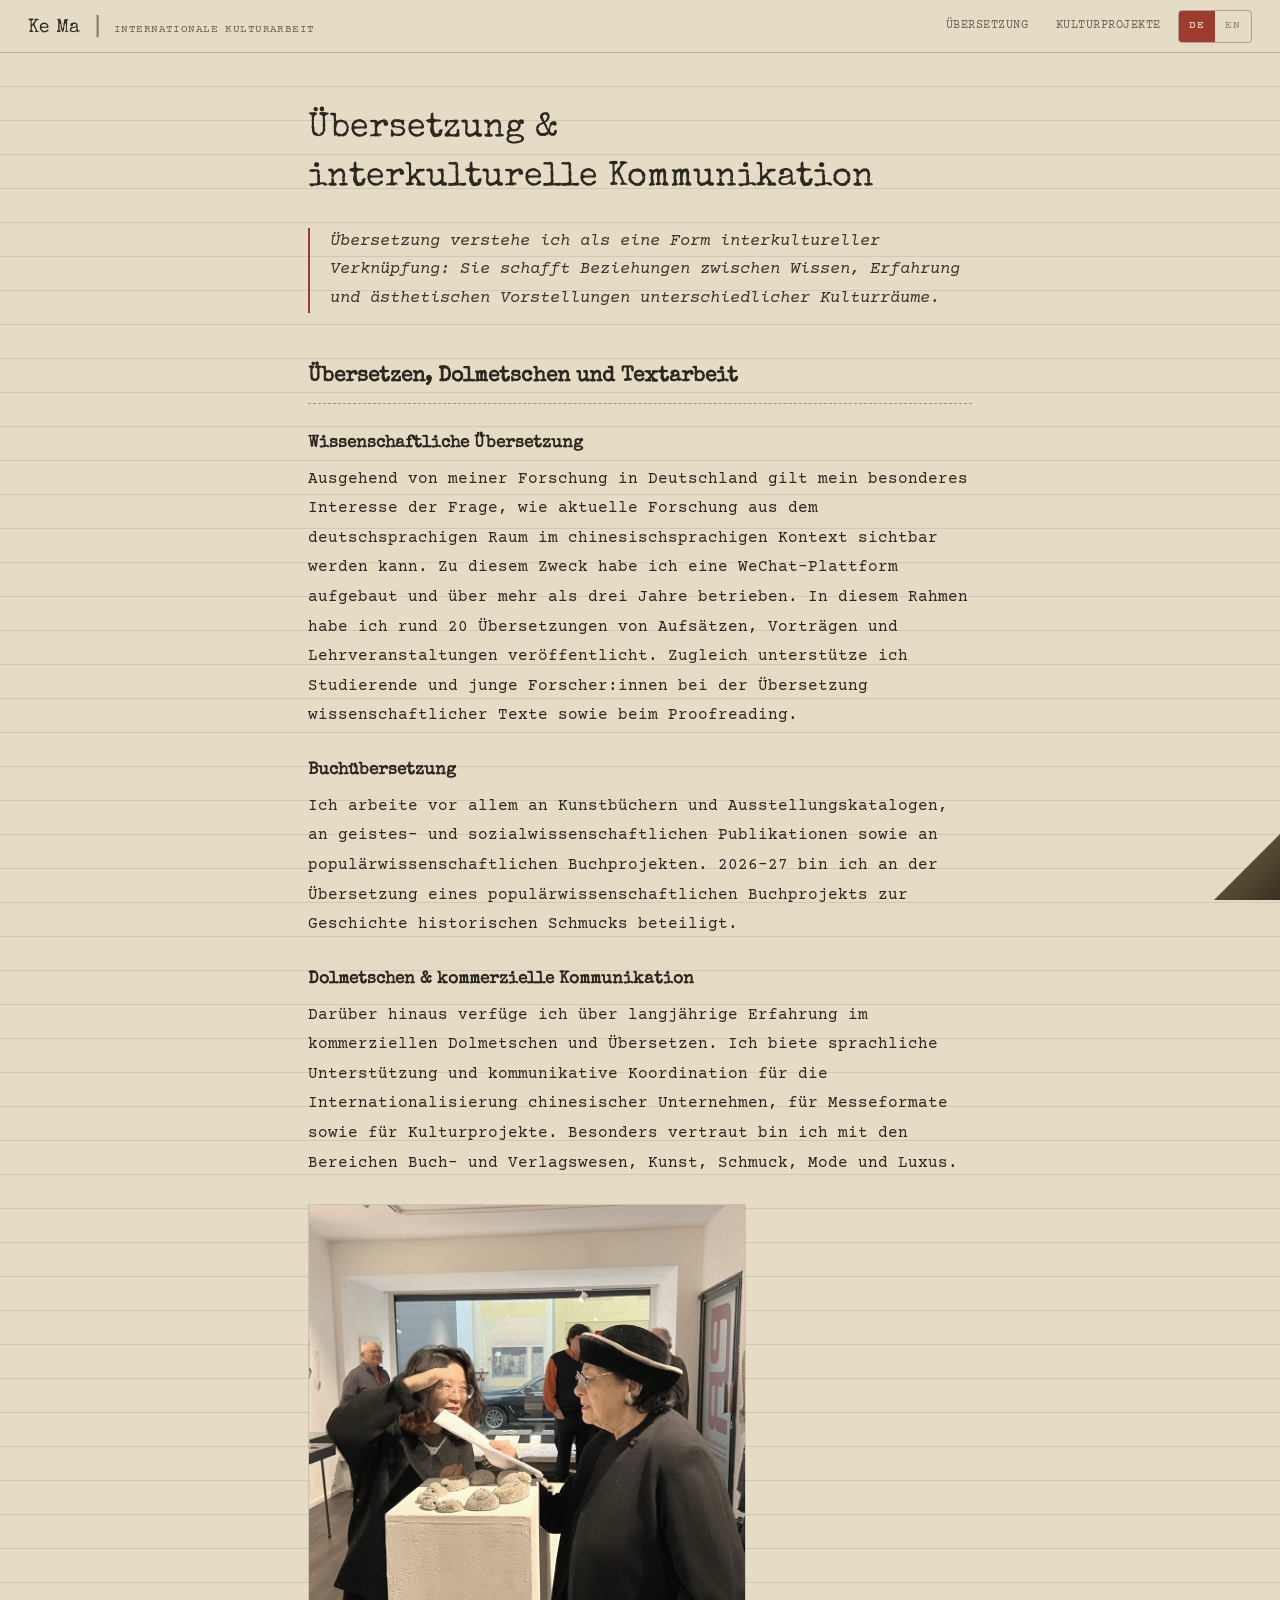
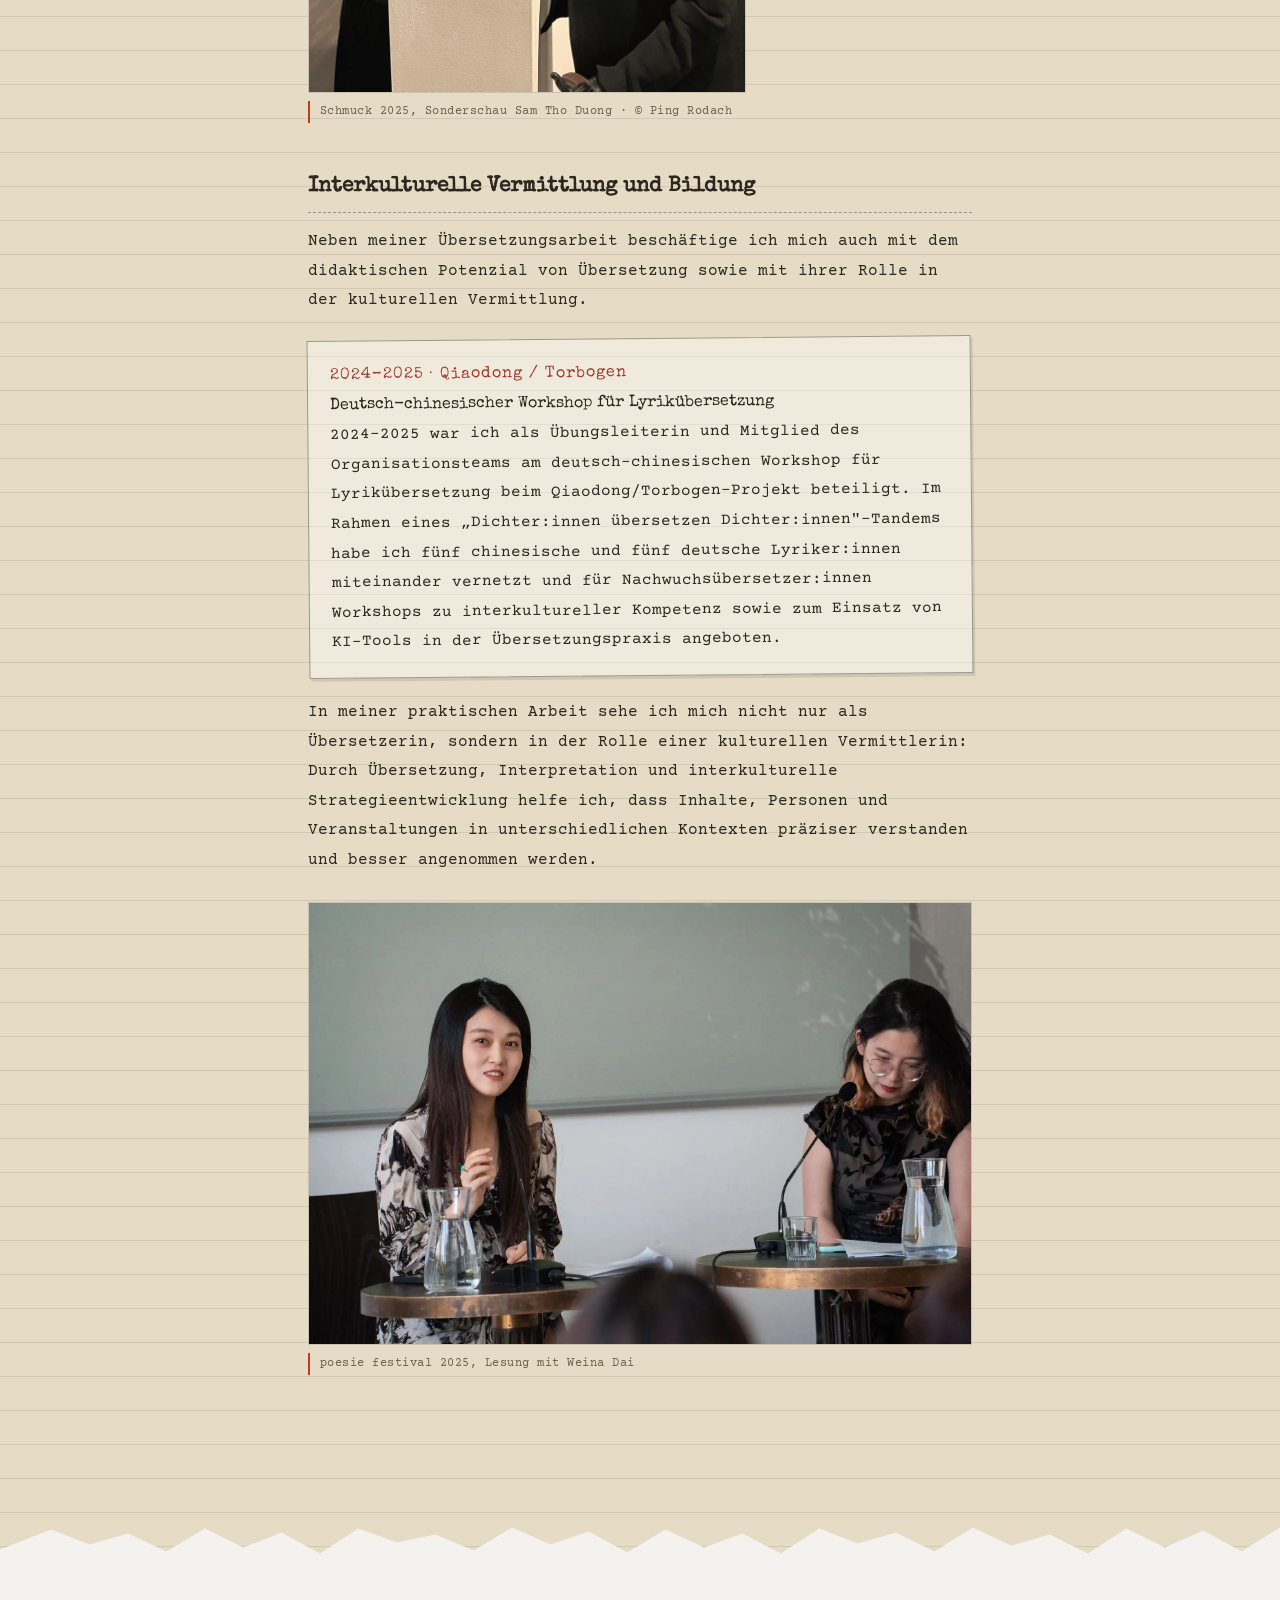
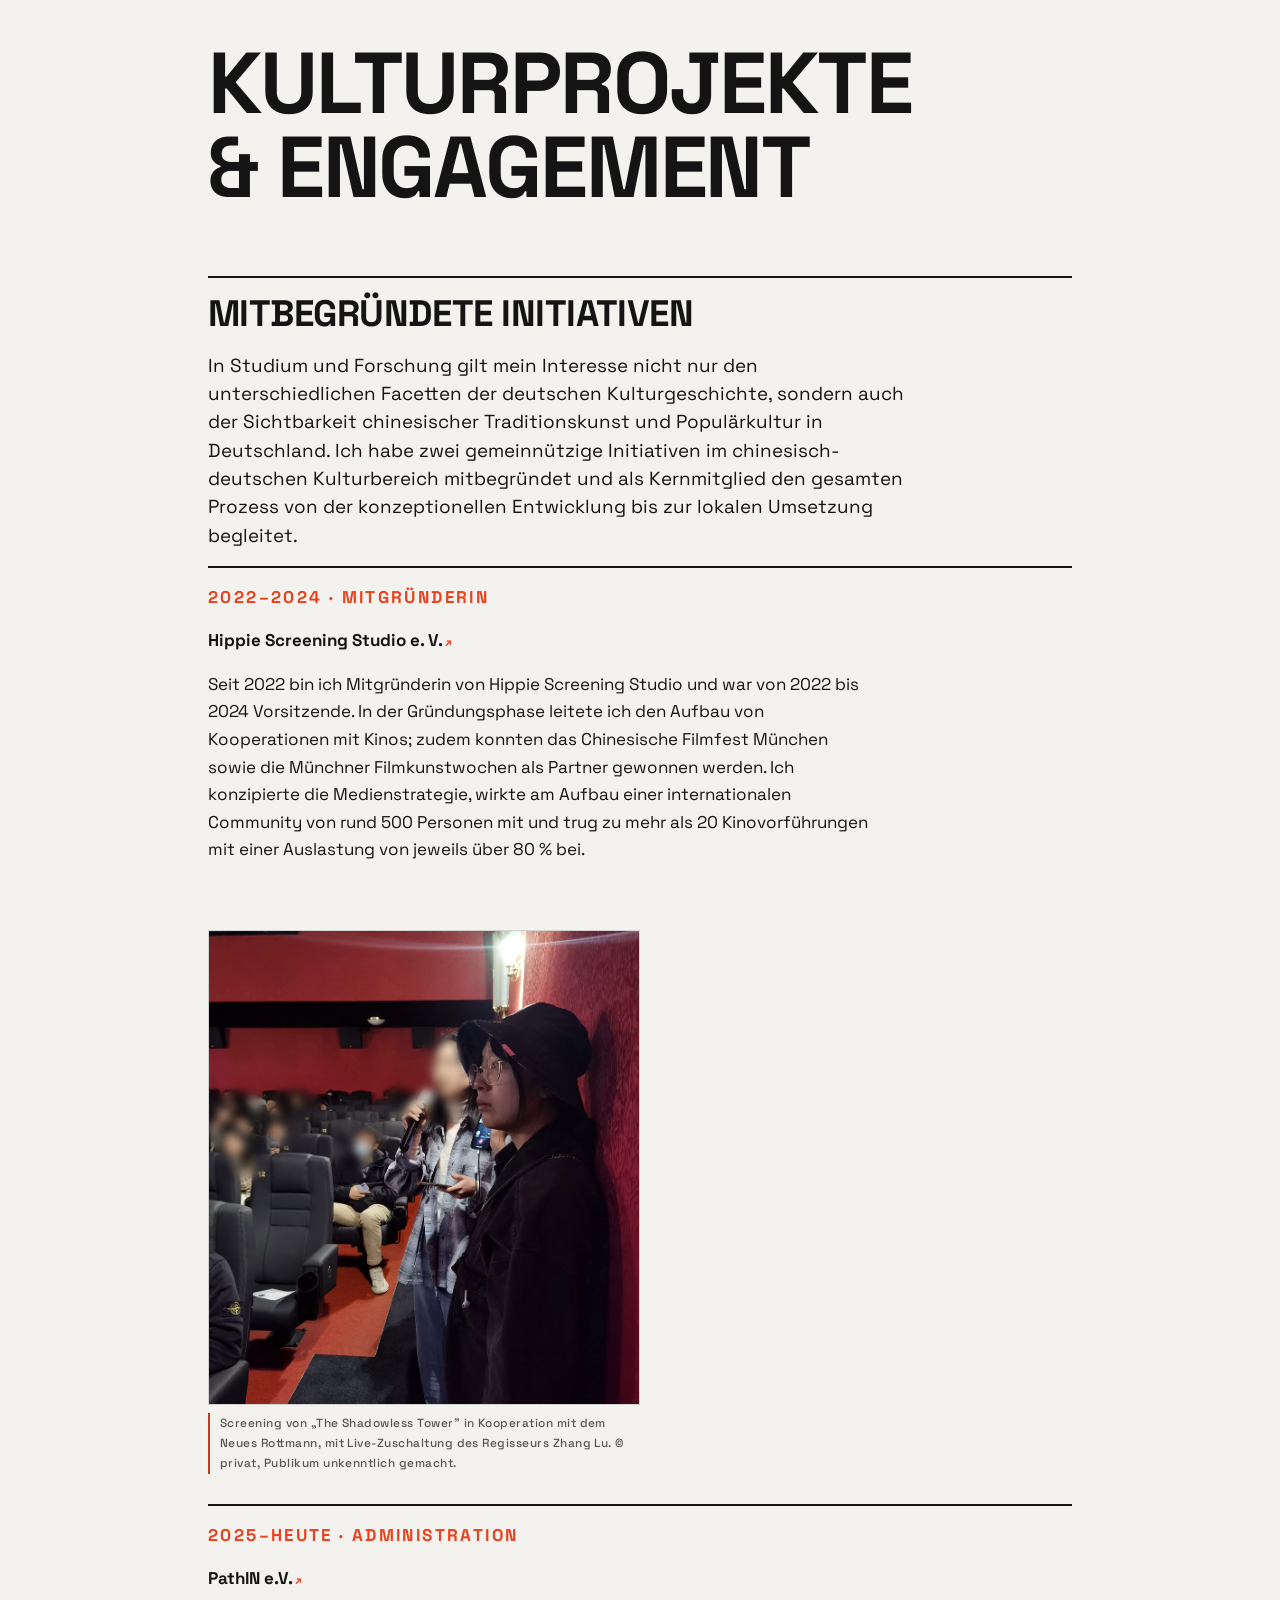
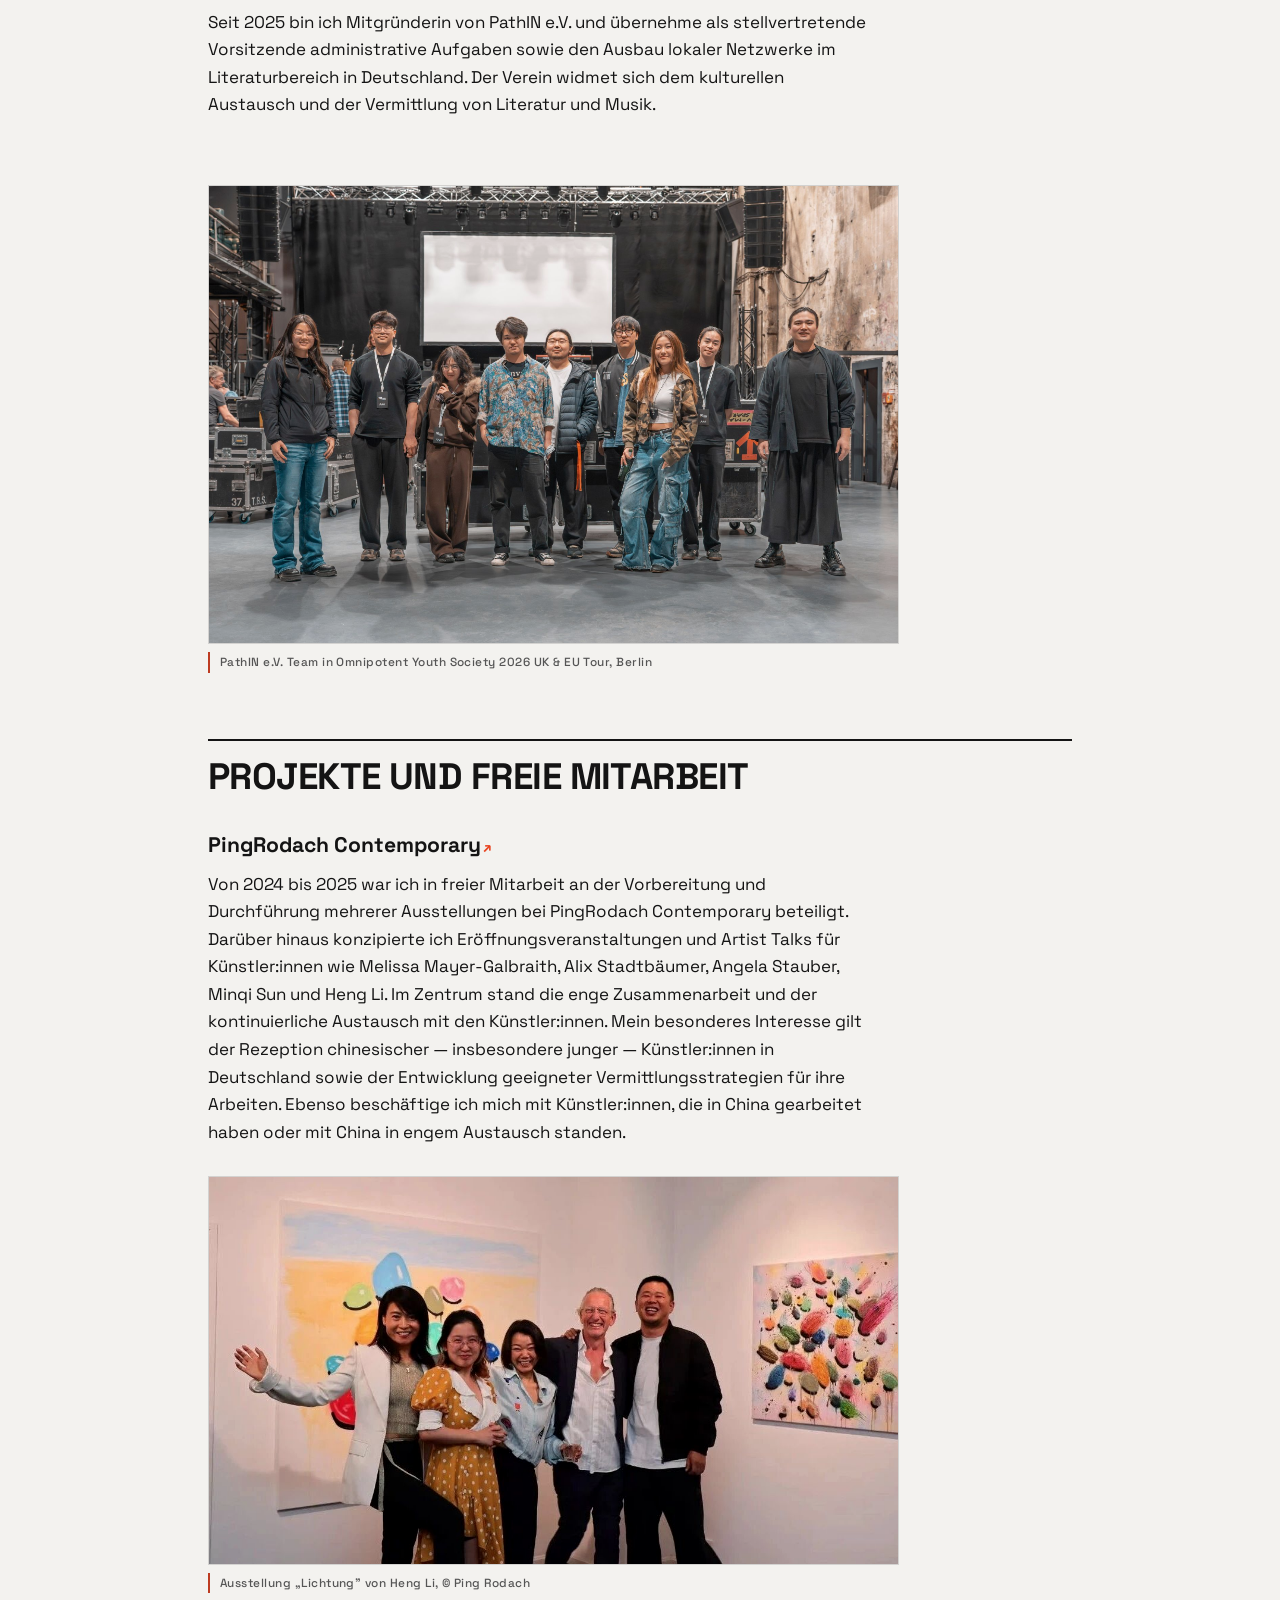
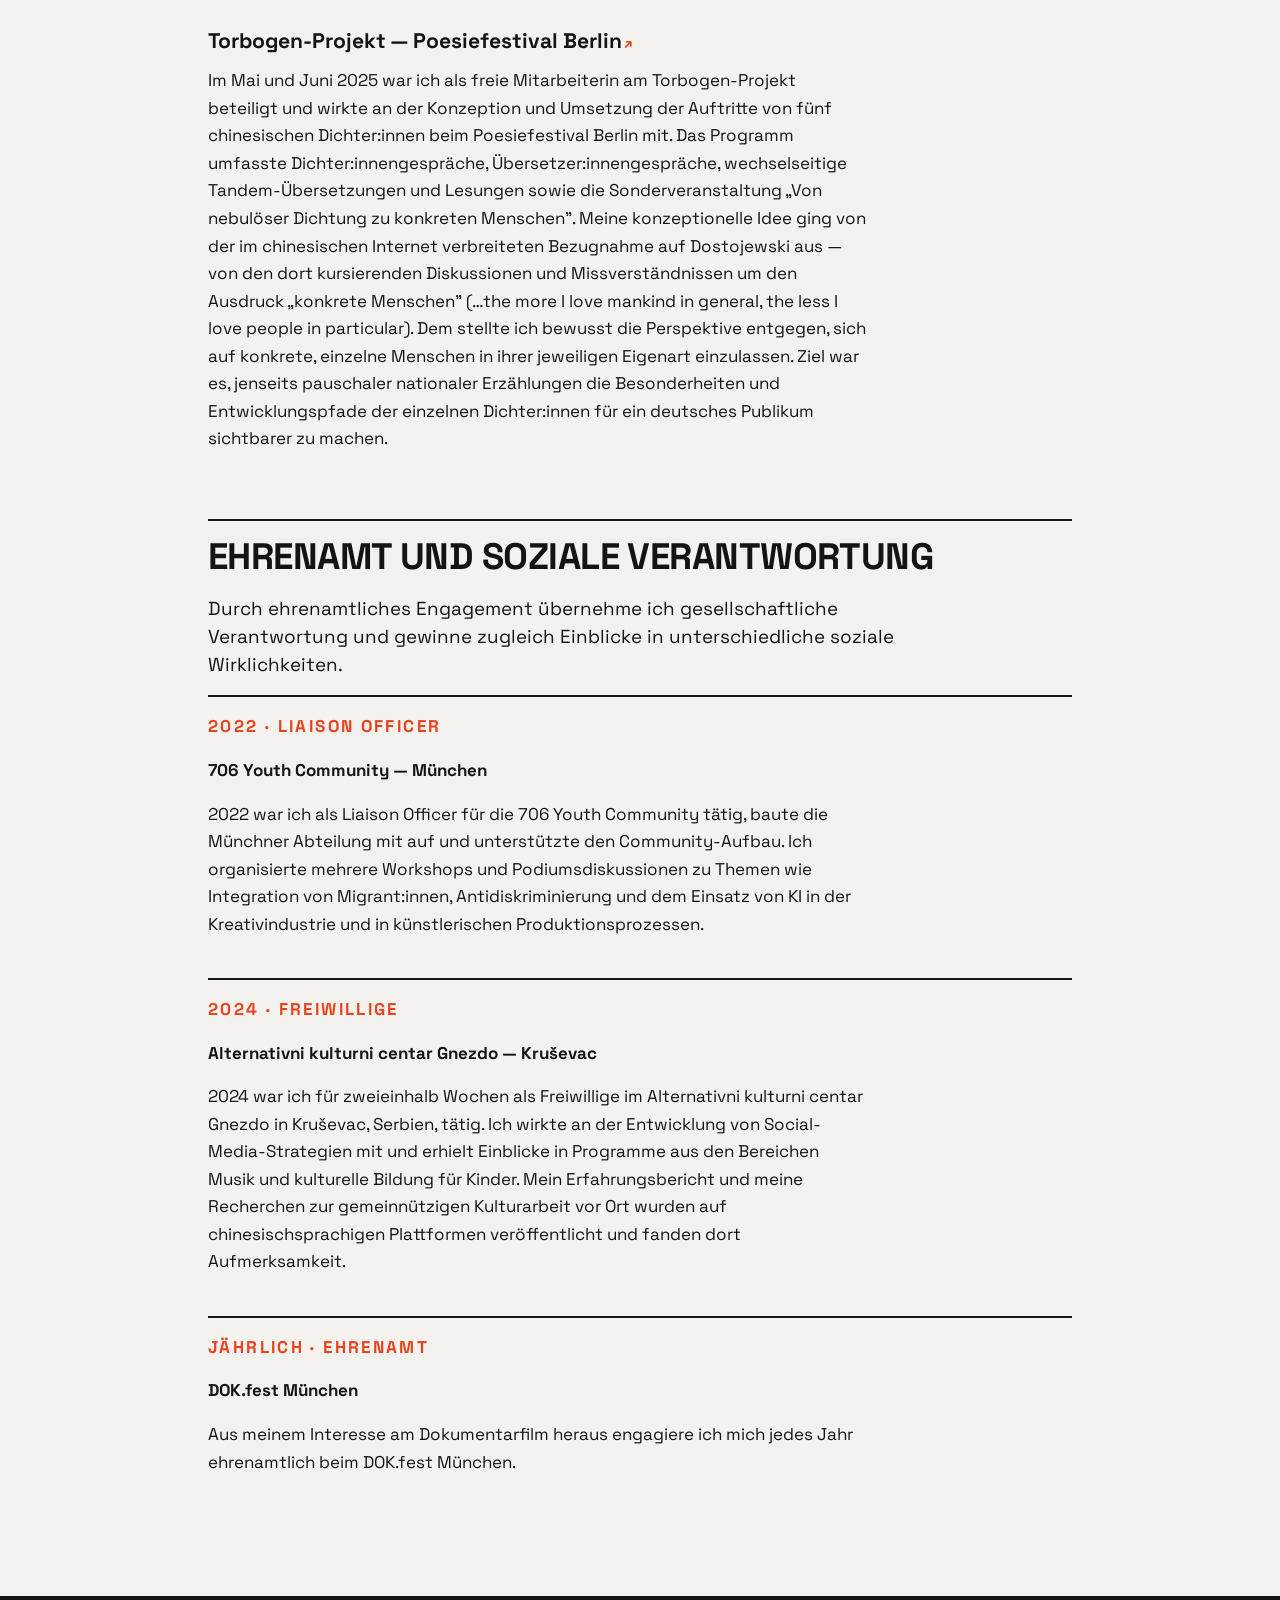
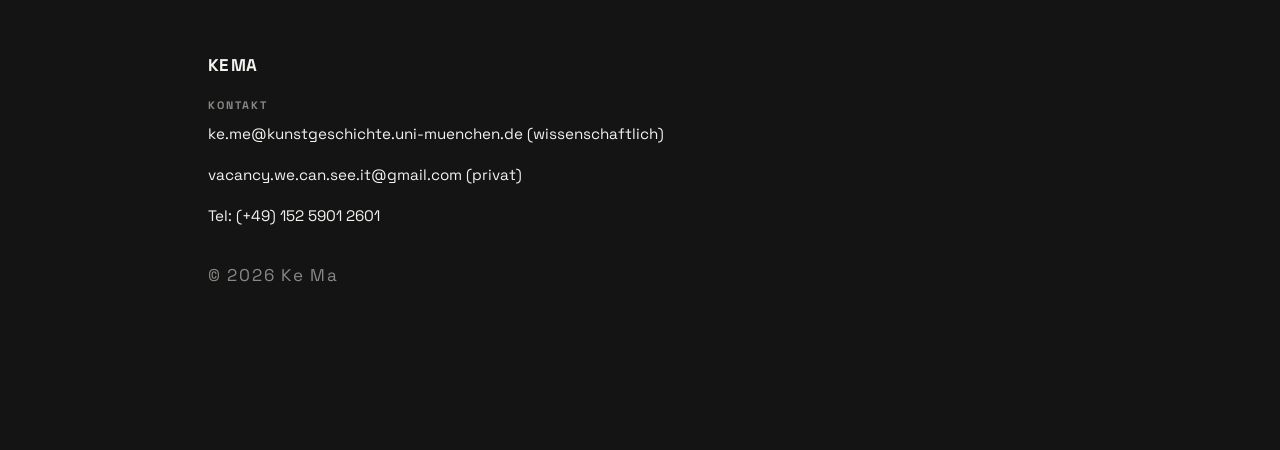
==== kultur.html @ d4a6d97e "Persönliche Website von Ke Ma — Forschung & Kulturarbeit Co-Authored-By: Claude Opus 4.7 (1M context" ====
<!DOCTYPE html>
<html class="welt-b" lang="de" data-lang="de">
<head>
<meta charset="UTF-8">
<meta name="viewport" content="width=device-width, initial-scale=1.0">
<title>Übersetzung &amp; Kulturprojekte — Ke Ma</title>
<meta name="description" content="Ke Ma — Übersetzung, interkulturelle Vermittlung, Kulturprojekte und Engagement zwischen China und Deutschland.">
<script>
  (function(){
    try{
      var l=localStorage.getItem('km-lang'); if(l) document.documentElement.setAttribute('data-lang',l);
      if(sessionStorage.getItem('km-turned')){document.documentElement.classList.add('is-arriving');sessionStorage.removeItem('km-turned');}
    }catch(e){}
  })();
</script>
<link rel="preconnect" href="https://fonts.googleapis.com">
<link rel="preconnect" href="https://fonts.gstatic.com" crossorigin>
<link href="https://fonts.googleapis.com/css2?family=Courier+Prime:ital,wght@0,400;0,700;1,400&family=Space+Grotesk:wght@400;500;700&family=Special+Elite&display=swap" rel="stylesheet">
<link rel="stylesheet" href="assets/css/style.css?v=27">
</head>
<body>

<div class="reveal" aria-hidden="true">
  <div class="reveal__inner">
    <div class="reveal__title">
      <span class="lang-de">Forschung</span><span class="lang-en">Research</span>
    </div>
  </div>
</div>

<div class="page bpage">

  <header class="site-head bhead">
    <div class="brand">
      <a class="brand__name" href="#top">Ke Ma</a>
      <span class="brand__sep">|</span>
      <span class="brand__role">
        <span class="lang-de">Internationale Kulturarbeit</span>
        <span class="lang-en">International Cultural Work</span>
      </span>
    </div>
    <nav class="nav">
      <a href="#uebersetzung">
        <span class="lang-de">Übersetzung</span><span class="lang-en">Translation</span>
      </a>
      <a href="#kulturprojekte">
        <span class="lang-de">Kulturprojekte</span><span class="lang-en">Cultural Projects</span>
      </a>
      <div class="lang" role="group" aria-label="Sprache / Language">
        <button type="button" data-lang="de">DE</button>
        <button type="button" data-lang="en">EN</button>
      </div>
    </nav>
  </header>

  <main id="top">

    <!-- ===== Zone 1: Übersetzung — Papier / Schreibmaschine ===== -->
    <section class="zone zone--paper" id="uebersetzung">
      <div class="wrap wrap--narrow">
        <h2 class="zone-title">
          <span class="lang-de">Übersetzung &amp;<br>interkulturelle Kommunikation</span>
          <span class="lang-en">Translation &amp;<br>Intercultural Communication</span>
        </h2>

        <blockquote class="zone-quote">
          <span class="lang-de">Übersetzung verstehe ich als eine Form interkultureller Verknüpfung: Sie schafft Beziehungen zwischen Wissen, Erfahrung und ästhetischen Vorstellungen unterschiedlicher Kulturräume.</span>
          <span class="lang-en">I understand translation as a form of intercultural connection: it creates relationships between the knowledge, experience and aesthetic ideas of different cultural spheres.</span>
        </blockquote>

        <h3 class="zone-sub">
          <span class="lang-de">Übersetzen, Dolmetschen und Textarbeit</span>
          <span class="lang-en">Translation, Interpreting and Text Work</span>
        </h3>

        <h4 class="zone-h4">
          <span class="lang-de">Wissenschaftliche Übersetzung</span>
          <span class="lang-en">Academic translation</span>
        </h4>
        <p>
          <span class="lang-de">Ausgehend von meiner Forschung in Deutschland gilt mein besonderes Interesse der Frage, wie aktuelle Forschung aus dem deutschsprachigen Raum im chinesischsprachigen Kontext sichtbar werden kann. Zu diesem Zweck habe ich eine WeChat-Plattform aufgebaut und über mehr als drei Jahre betrieben. In diesem Rahmen habe ich rund 20 Übersetzungen von Aufsätzen, Vorträgen und Lehrveranstaltungen veröffentlicht. Zugleich unterstütze ich Studierende und junge Forscher:innen bei der Übersetzung wissenschaftlicher Texte sowie beim Proofreading.</span>
          <span class="lang-en">Building on my research in Germany, I am particularly interested in how current scholarship from the German-speaking world can become visible in a Chinese-speaking context. To this end I built and ran a WeChat platform for more than three years, on which I published around 20 translations of essays, lectures and course materials. I also support students and early-career researchers with the translation and proofreading of academic texts.</span>
        </p>

        <h4 class="zone-h4">
          <span class="lang-de">Buchübersetzung</span><span class="lang-en">Book translation</span>
        </h4>
        <p>
          <span class="lang-de">Ich arbeite vor allem an Kunstbüchern und Ausstellungskatalogen, an geistes- und sozialwissenschaftlichen Publikationen sowie an populärwissenschaftlichen Buchprojekten. 2026–27 bin ich an der Übersetzung eines populärwissenschaftlichen Buchprojekts zur Geschichte historischen Schmucks beteiligt.</span>
          <span class="lang-en">I work above all on art books and exhibition catalogues, on publications in the humanities and social sciences, and on popular non-fiction projects. In 2026–27 I am contributing to the translation of a popular non-fiction book on the history of historic jewellery.</span>
        </p>

        <h4 class="zone-h4">
          <span class="lang-de">Dolmetschen &amp; kommerzielle Kommunikation</span>
          <span class="lang-en">Interpreting &amp; commercial communication</span>
        </h4>
        <p>
          <span class="lang-de">Darüber hinaus verfüge ich über langjährige Erfahrung im kommerziellen Dolmetschen und Übersetzen. Ich biete sprachliche Unterstützung und kommunikative Koordination für die Internationalisierung chinesischer Unternehmen, für Messeformate sowie für Kulturprojekte. Besonders vertraut bin ich mit den Bereichen Buch- und Verlagswesen, Kunst, Schmuck, Mode und Luxus.</span>
          <span class="lang-en">I also have many years of experience in commercial interpreting and translation. I provide language support and communicative coordination for the internationalisation of Chinese companies, for trade-fair formats and for cultural projects. I am especially familiar with the fields of books and publishing, art, jewellery, fashion and luxury.</span>
        </p>

        <figure class="paper-fig paper-fig--two-thirds">
          <img src="assets/img/schmuck-2025-sam-tho-duong.jpg" alt="Schmuck 2025, Sonderschau Sam Tho Duong">
          <figcaption>
            <span class="lang-de">Schmuck 2025, Sonderschau Sam Tho Duong · © Ping Rodach</span>
            <span class="lang-en">Schmuck 2025, Sam Tho Duong special exhibition · © Ping Rodach</span>
          </figcaption>
        </figure>

        <h3 class="zone-sub">
          <span class="lang-de">Interkulturelle Vermittlung und Bildung</span>
          <span class="lang-en">Intercultural Mediation and Education</span>
        </h3>
        <p>
          <span class="lang-de">Neben meiner Übersetzungsarbeit beschäftige ich mich auch mit dem didaktischen Potenzial von Übersetzung sowie mit ihrer Rolle in der kulturellen Vermittlung.</span>
          <span class="lang-en">Alongside my translation work, I am also concerned with the didactic potential of translation and with its role in cultural mediation.</span>
        </p>

        <div class="note">
          <p class="note__tag">2024–2025 · Qiaodong / Torbogen</p>
          <p class="note__title">
            <span class="lang-de">Deutsch-chinesischer Workshop für Lyrikübersetzung</span>
            <span class="lang-en">German–Chinese workshop for poetry translation</span>
          </p>
          <p>
            <span class="lang-de">2024–2025 war ich als Übungsleiterin und Mitglied des Organisationsteams am deutsch-chinesischen Workshop für Lyrikübersetzung beim Qiaodong/Torbogen-Projekt beteiligt. Im Rahmen eines „Dichter:innen übersetzen Dichter:innen"-Tandems habe ich fünf chinesische und fünf deutsche Lyriker:innen miteinander vernetzt und für Nachwuchsübersetzer:innen Workshops zu interkultureller Kompetenz sowie zum Einsatz von KI-Tools in der Übersetzungspraxis angeboten.</span>
            <span class="lang-en">In 2024–2025 I was a workshop tutor and member of the organising team of the German–Chinese workshop for poetry translation within the Qiaodong / Torbogen project. Within a &ldquo;poets translate poets&rdquo; tandem, I connected five Chinese and five German poets and offered workshops for emerging translators on intercultural competence and on the use of AI tools in translation practice.</span>
          </p>
        </div>

        <p>
          <span class="lang-de">In meiner praktischen Arbeit sehe ich mich nicht nur als Übersetzerin, sondern in der Rolle einer kulturellen Vermittlerin: Durch Übersetzung, Interpretation und interkulturelle Strategieentwicklung helfe ich, dass Inhalte, Personen und Veranstaltungen in unterschiedlichen Kontexten präziser verstanden und besser angenommen werden.</span>
          <span class="lang-en">In my practical work I see myself not only as a translator but in the role of a cultural mediator: through translation, interpretation and the development of intercultural strategies, I help content, people and events to be understood more precisely and received more readily across different contexts.</span>
        </p>

        <figure class="paper-fig paper-fig--plain">
          <img src="assets/img/poesiefestival-2025-weina-dai.jpg" alt="poesie festival 2025, Lesung mit Weina Dai">
          <figcaption>
            <span class="lang-de">poesie festival 2025, Lesung mit Weina Dai</span>
            <span class="lang-en">poesie festival 2025, reading with Weina Dai</span>
          </figcaption>
        </figure>
      </div>
    </section>

    <!-- ===== Zone 2: Kulturprojekte — modern / Berlin ===== -->
    <section class="zone zone--modern" id="kulturprojekte">
      <div class="wrap">
        <h2 class="zone-title">
          <span class="lang-de">Kulturprojekte<br>&amp; Engagement</span>
          <span class="lang-en">Cultural Projects<br>&amp; Engagement</span>
        </h2>

        <h3 class="zone-sub">
          <span class="lang-de">Mitbegründete Initiativen</span>
          <span class="lang-en">Co-founded Initiatives</span>
        </h3>
        <p class="mod-lead">
          <span class="lang-de">In Studium und Forschung gilt mein Interesse nicht nur den unterschiedlichen Facetten der deutschen Kulturgeschichte, sondern auch der Sichtbarkeit chinesischer Traditionskunst und Populärkultur in Deutschland. Ich habe zwei gemeinnützige Initiativen im chinesisch-deutschen Kulturbereich mitbegründet und als Kernmitglied den gesamten Prozess von der konzeptionellen Entwicklung bis zur lokalen Umsetzung begleitet.</span>
          <span class="lang-en">In my studies and research, my interest extends not only to the many facets of German cultural history but also to the visibility of Chinese traditional art and popular culture in Germany. I have co-founded two non-profit initiatives in the Chinese–German cultural field and, as a core member, accompanied the entire process from conceptual development to local implementation.</span>
        </p>

        <div class="block">
          <p class="block__tag">2022–2024 · <span class="lang-de">Mitgründerin</span><span class="lang-en">Co-founder</span></p>
          <p class="block__title"><a class="ext-link" href="https://hss-munich.com/" target="_blank" rel="noopener">Hippie Screening Studio e. V.</a></p>
          <p>
            <span class="lang-de">Seit 2022 bin ich Mitgründerin von Hippie Screening Studio und war von 2022 bis 2024 Vorsitzende. In der Gründungsphase leitete ich den Aufbau von Kooperationen mit Kinos; zudem konnten das Chinesische Filmfest München sowie die Münchner Filmkunstwochen als Partner gewonnen werden. Ich konzipierte die Medienstrategie, wirkte am Aufbau einer internationalen Community von rund 500 Personen mit und trug zu mehr als 20 Kinovorführungen mit einer Auslastung von jeweils über 80 % bei.</span>
            <span class="lang-en">Since 2022 I have been a co-founder of Hippie Screening Studio, and from 2022 to 2024 I served as its chairperson. In the founding phase I led the building of partnerships with cinemas; the Chinese Film Festival Munich and the Munich Filmkunstwochen were won as partners. I devised the media strategy, helped build an international community of around 500 people, and contributed to more than 20 cinema screenings, each with an attendance of over 80%.</span>
          </p>
        </div>

        <figure class="mod-fig mod-fig--small">
          <img src="assets/img/hippie-shadowless-tower.jpg" alt="Screening von „The Shadowless Tower" mit Live-Zuschaltung des Regisseurs Zhang Lu">
          <figcaption>
            <span class="lang-de">Screening von „The Shadowless Tower" in Kooperation mit dem Neues Rottmann, mit Live-Zuschaltung des Regisseurs Zhang Lu. © privat, Publikum unkenntlich gemacht.</span>
            <span class="lang-en">Screening of &ldquo;The Shadowless Tower&rdquo; in cooperation with Neues Rottmann, with a live video link to director Zhang Lu. © private, audience pixelated.</span>
          </figcaption>
        </figure>

        <div class="block">
          <p class="block__tag"><span class="lang-de">2025–heute · Administration</span><span class="lang-en">2025–present · Administration</span></p>
          <p class="block__title"><a class="ext-link" href="https://pathin.eu/" target="_blank" rel="noopener">PathIN e.V.</a></p>
          <p>
            <span class="lang-de">Seit 2025 bin ich Mitgründerin von PathIN e.V. und übernehme als stellvertretende Vorsitzende administrative Aufgaben sowie den Ausbau lokaler Netzwerke im Literaturbereich in Deutschland. Der Verein widmet sich dem kulturellen Austausch und der Vermittlung von Literatur und Musik.</span>
            <span class="lang-en">Since 2025 I have been a co-founder of PathIN e.V., serving as deputy chairperson with responsibility for administrative tasks and for expanding local networks in the literary field in Germany. The association is dedicated to cultural exchange and to the mediation of literature and music.</span>
          </p>
        </div>

        <figure class="mod-fig mod-fig--four-fifths">
          <img src="assets/img/pathin.jpg" alt="PathIN e.V. Team in Omnipotent Youth Society 2026 UK &amp; EU Tour, Berlin">
          <figcaption>PathIN e.V. Team in Omnipotent Youth Society 2026 UK &amp; EU Tour, Berlin</figcaption>
        </figure>

        <h3 class="zone-sub">
          <span class="lang-de">Projekte und freie Mitarbeit</span>
          <span class="lang-en">Projects and Freelance Collaboration</span>
        </h3>

        <h4 class="mod-h4"><a class="ext-link" href="https://pingrodach.com/" target="_blank" rel="noopener">PingRodach Contemporary</a></h4>
        <p>
          <span class="lang-de">Von 2024 bis 2025 war ich in freier Mitarbeit an der Vorbereitung und Durchführung mehrerer Ausstellungen bei PingRodach Contemporary beteiligt. Darüber hinaus konzipierte ich Eröffnungsveranstaltungen und Artist Talks für Künstler:innen wie Melissa Mayer-Galbraith, Alix Stadtbäumer, Angela Stauber, Minqi Sun und Heng Li. Im Zentrum stand die enge Zusammenarbeit und der kontinuierliche Austausch mit den Künstler:innen. Mein besonderes Interesse gilt der Rezeption chinesischer — insbesondere junger — Künstler:innen in Deutschland sowie der Entwicklung geeigneter Vermittlungsstrategien für ihre Arbeiten. Ebenso beschäftige ich mich mit Künstler:innen, die in China gearbeitet haben oder mit China in engem Austausch standen.</span>
          <span class="lang-en">From 2024 to 2025 I worked freelance on the preparation and realisation of several exhibitions at PingRodach Contemporary. I also conceived opening events and artist talks for artists such as Melissa Mayer-Galbraith, Alix Stadtbäumer, Angela Stauber, Minqi Sun and Heng Li. At the centre stood close collaboration and continuous exchange with the artists. I am particularly interested in the reception of Chinese — and especially young — artists in Germany and in developing suitable strategies for mediating their work. I am equally concerned with artists who have worked in China or maintained a close exchange with it.</span>
        </p>

        <figure class="mod-fig mod-fig--four-fifths">
          <img src="assets/img/pingrodach-lichtung-heng-li.jpg" alt="Ausstellung „Lichtung" von Heng Li">
          <figcaption>
            <span class="lang-de">Ausstellung „Lichtung" von Heng Li, © Ping Rodach</span>
            <span class="lang-en">Exhibition &ldquo;Lichtung&rdquo; by Heng Li, © Ping Rodach</span>
          </figcaption>
        </figure>

        <h4 class="mod-h4"><a class="ext-link" href="https://www.newsfilecorp.com/release/257281/The-Spotlight-on-Young-Chinese-Poets-at-the-26th-Berlin-Poetry-Festival" target="_blank" rel="noopener"><span class="lang-de">Torbogen-Projekt — Poesiefestival Berlin</span><span class="lang-en">Torbogen Project — Poetry Festival Berlin</span></a></h4>
        <p>
          <span class="lang-de">Im Mai und Juni 2025 war ich als freie Mitarbeiterin am Torbogen-Projekt beteiligt und wirkte an der Konzeption und Umsetzung der Auftritte von fünf chinesischen Dichter:innen beim Poesiefestival Berlin mit. Das Programm umfasste Dichter:innengespräche, Übersetzer:innengespräche, wechselseitige Tandem-Übersetzungen und Lesungen sowie die Sonderveranstaltung „Von nebulöser Dichtung zu konkreten Menschen". Meine konzeptionelle Idee ging von der im chinesischen Internet verbreiteten Bezugnahme auf Dostojewski aus — von den dort kursierenden Diskussionen und Missverständnissen um den Ausdruck „konkrete Menschen" (…the more I love mankind in general, the less I love people in particular). Dem stellte ich bewusst die Perspektive entgegen, sich auf konkrete, einzelne Menschen in ihrer jeweiligen Eigenart einzulassen. Ziel war es, jenseits pauschaler nationaler Erzählungen die Besonderheiten und Entwicklungspfade der einzelnen Dichter:innen für ein deutsches Publikum sichtbarer zu machen.</span>
          <span class="lang-en">In May and June 2025 I worked freelance for the Torbogen project, contributing to the conception and realisation of the appearances of five Chinese poets at the Poetry Festival Berlin. The programme comprised conversations with poets and translators, reciprocal tandem translations and readings, as well as the special event &ldquo;From Nebulous Poetry to Concrete People&rdquo;. My conceptual idea took as its starting point the references to Dostoevsky widespread on the Chinese internet — the discussions and misunderstandings circulating there around the phrase &ldquo;concrete people&rdquo; (…the more I love mankind in general, the less I love people in particular). Against this I deliberately set the perspective of engaging with concrete, individual people in their particularity. The aim was to make the distinctiveness and developmental paths of the individual poets more visible to a German audience, beyond sweeping national narratives.</span>
        </p>

        <h3 class="zone-sub">
          <span class="lang-de">Ehrenamt und soziale Verantwortung</span>
          <span class="lang-en">Volunteering and Social Responsibility</span>
        </h3>
        <p class="mod-lead">
          <span class="lang-de">Durch ehrenamtliches Engagement übernehme ich gesellschaftliche Verantwortung und gewinne zugleich Einblicke in unterschiedliche soziale Wirklichkeiten.</span>
          <span class="lang-en">Through voluntary engagement I take on social responsibility and at the same time gain insight into different social realities.</span>
        </p>

        <div class="block">
          <p class="block__tag">2022 · Liaison Officer</p>
          <p class="block__title">706 Youth Community — München</p>
          <p>
            <span class="lang-de">2022 war ich als Liaison Officer für die 706 Youth Community tätig, baute die Münchner Abteilung mit auf und unterstützte den Community-Aufbau. Ich organisierte mehrere Workshops und Podiumsdiskussionen zu Themen wie Integration von Migrant:innen, Antidiskriminierung und dem Einsatz von KI in der Kreativindustrie und in künstlerischen Produktionsprozessen.</span>
            <span class="lang-en">In 2022 I worked as a liaison officer for the 706 Youth Community, helping to build up its Munich chapter and supporting community development. I organised several workshops and panel discussions on topics such as the integration of migrants, anti-discrimination, and the use of AI in the creative industries and in artistic production processes.</span>
          </p>
        </div>
        <div class="block">
          <p class="block__tag">2024 · <span class="lang-de">Freiwillige</span><span class="lang-en">Volunteer</span></p>
          <p class="block__title">Alternativni kulturni centar Gnezdo — Kruševac</p>
          <p>
            <span class="lang-de">2024 war ich für zweieinhalb Wochen als Freiwillige im Alternativni kulturni centar Gnezdo in Kruševac, Serbien, tätig. Ich wirkte an der Entwicklung von Social-Media-Strategien mit und erhielt Einblicke in Programme aus den Bereichen Musik und kulturelle Bildung für Kinder. Mein Erfahrungsbericht und meine Recherchen zur gemeinnützigen Kulturarbeit vor Ort wurden auf chinesischsprachigen Plattformen veröffentlicht und fanden dort Aufmerksamkeit.</span>
            <span class="lang-en">In 2024 I spent two and a half weeks as a volunteer at the Alternativni kulturni centar Gnezdo in Kruševac, Serbia. I contributed to the development of social-media strategies and gained insight into programmes in music and cultural education for children. My field report and my research on non-profit cultural work on the ground were published on Chinese-language platforms and attracted attention there.</span>
          </p>
        </div>
        <div class="block">
          <p class="block__tag"><span class="lang-de">Jährlich · Ehrenamt</span><span class="lang-en">Annual · Volunteer</span></p>
          <p class="block__title">DOK.fest München</p>
          <p>
            <span class="lang-de">Aus meinem Interesse am Dokumentarfilm heraus engagiere ich mich jedes Jahr ehrenamtlich beim DOK.fest München.</span>
            <span class="lang-en">Out of my interest in documentary film, I volunteer each year at DOK.fest Munich.</span>
          </p>
        </div>
      </div>

      <footer class="b-foot">
        <div class="wrap">
          <p class="b-foot__name">Ke Ma</p>
          <div class="b-foot__col">
            <h5><span class="lang-de">Kontakt</span><span class="lang-en">Contact</span></h5>
            <p><a href="mailto:ke.me@kunstgeschichte.uni-muenchen.de">ke.me@kunstgeschichte.uni-muenchen.de</a> <span class="lang-de">(wissenschaftlich)</span><span class="lang-en">(academic)</span></p>
            <p><a href="mailto:vacancy.we.can.see.it@gmail.com">vacancy.we.can.see.it@gmail.com</a> <span class="lang-de">(privat)</span><span class="lang-en">(private)</span></p>
            <p>Tel: <a href="tel:+4915259012601">(+49) 152 5901 2601</a></p>
          </div>
          <p class="b-foot__note">© 2026 Ke Ma</p>
        </div>
      </footer>
    </section>

  </main>
</div>

<a class="flip js-flip" href="index.html" aria-label="Umblättern — Forschung">
  <span class="flip__shade"></span>
  <span class="flip__corner"></span>
  <span class="flip__label">
    <b class="lang-de">Umblättern</b><b class="lang-en">Turn the page</b>
    <span class="lang-de">zur Forschung</span>
    <span class="lang-en">to Research</span>
  </span>
</a>

<script src="assets/js/site.js?v=2"></script>
</body>
</html>
---- assets/css/style.css ----
/* =========================================================
   Ke Ma — Persönliche Website
   Zwei Welten: A-Seite (Forschung / Kunstkammer)
                B-Seite (Übersetzung & Kultur / Museum)
   ========================================================= */

/* ---- Reset ---------------------------------------------- */
*, *::before, *::after { box-sizing: border-box; margin: 0; padding: 0; }
img { max-width: 100%; display: block; }
a { color: inherit; }
button { font: inherit; cursor: pointer; }

/* ---- Globale Variablen ---------------------------------- */
:root {
  --bg-a: #1e1712;            /* A-Welt Hintergrund */
  --bg-b: #f3f1ea;            /* B-Welt Hintergrund */
  --turn: 1.05s;              /* Dauer des Umblätterns */
}

/* ---- A-Welt: Forschung / Kunstkammer -------------------- */
html.welt-a {
  --bg:        #1e1712;
  --bg-soft:   #271e16;
  --panel:     #2a2017;
  --ink:       #ece0c8;
  --ink-soft:  #c3b083;
  --ink-faint: #8a7a5c;
  --accent:    #c9a44d;
  --accent-2:  #e3cd8e;
  --line:      rgba(201,164,77,.26);
  --line-soft: rgba(201,164,77,.13);
  --curl-face: #ab9f86;   /* Papier-Rückseite einer Buchseite */
  --serif-display: "Playfair Display", Georgia, serif;
  --serif-body:    "Source Serif 4", Georgia, serif;
  --sans:          "Inter", system-ui, sans-serif;
  --font-body: var(--serif-body);
  --font-head: var(--serif-display);
}

/* ---- B-Welt: Übersetzung & Kultur / Museum -------------- */
html.welt-b {
  --bg:        #f3f1ea;
  --bg-soft:   #ffffff;
  --panel:     #ffffff;
  --ink:       #1b1b1a;
  --ink-soft:  #54524c;
  --ink-faint: #8d8a80;
  --accent:    #bd3b21;
  --accent-2:  #d98b76;
  --line:      rgba(27,27,26,.14);
  --line-soft: rgba(27,27,26,.07);
  --curl-face: #5c4f37;
  --sans:      "Space Grotesk", system-ui, sans-serif;
  --font-body: var(--sans);
  --font-head: var(--sans);
}

/* ---- Sprachumschaltung ---------------------------------- */
html[data-lang="de"] .lang-en { display: none !important; }
html[data-lang="en"] .lang-de { display: none !important; }

/* ---- Grundlayout ---------------------------------------- */
html { scroll-behavior: smooth; }
html, body { min-height: 100%; }
body {
  background: var(--bg);
  color: var(--ink);
  font-family: var(--font-body);
  font-size: 19px;
  line-height: 1.72;
  -webkit-font-smoothing: antialiased;
}

.page {
  position: relative;
  z-index: 2;
  min-height: 100vh;
  background: var(--bg);
  display: flex;
  flex-direction: column;
}
html:not(.is-arriving) .page { animation: fade-in .55s ease both; }

@keyframes fade-in { from { opacity: 0; } to { opacity: 1; } }

.wrap {
  width: 100%;
  max-width: 920px;
  margin: 0 auto;
  padding: 0 28px;
}
.wrap--narrow { max-width: 720px; }

/* A-Welt: warme Vignette für „Wissensraum"-Stimmung */
html.welt-a .page::before {
  content: "";
  position: fixed; inset: 0;
  pointer-events: none; z-index: 0;
  background:
    radial-gradient(120% 80% at 50% 0%, rgba(201,164,77,.07), transparent 60%),
    radial-gradient(140% 120% at 50% 100%, rgba(0,0,0,.55), transparent 70%);
}

/* =========================================================
   Kopfzeile / Navigation
   ========================================================= */
.site-head {
  position: sticky; top: 0; z-index: 20;
  display: flex; align-items: center; justify-content: space-between;
  gap: 20px;
  padding: 9px 28px;
  background: color-mix(in srgb, var(--bg) 90%, transparent);
  backdrop-filter: blur(8px);
  border-bottom: 1px solid var(--line-soft);
}
.brand {
  text-decoration: none;
  color: var(--ink);
  line-height: 1.2;
  font-family: var(--font-head);
  font-size: 1.32rem;
  font-weight: 500;
}
.brand__name {
  font-family: var(--font-head);
  font-size: 1.34rem;
  font-weight: 500;
  letter-spacing: .04em;
  text-decoration: none;
  color: var(--ink);
}
html.welt-a .brand__name { letter-spacing: .11em; }
.brand__sep { margin: 0 9px; color: var(--ink-faint); }
.brand__role {
  font-family: var(--sans);
  font-size: .68rem;
  letter-spacing: .14em;
  text-transform: uppercase;
  color: var(--ink-faint);
}
.brand small {
  display: block;
  font-family: var(--sans);
  font-size: .58rem;
  letter-spacing: .22em;
  text-transform: uppercase;
  color: var(--ink-faint);
  margin-top: 2px;
}

.nav { display: flex; align-items: center; gap: 6px; flex-wrap: wrap; }
.nav a {
  font-family: var(--sans);
  font-size: .74rem;
  letter-spacing: .12em;
  text-transform: uppercase;
  text-decoration: none;
  color: var(--ink-soft);
  padding: 7px 11px;
  border-radius: 3px;
  transition: color .2s, background .2s;
}
.nav a:hover { color: var(--ink); }
.nav a.is-active { color: var(--accent); }

/* Sprachschalter */
.lang {
  display: inline-flex;
  border: 1px solid var(--line);
  border-radius: 4px;
  overflow: hidden;
}
.lang button {
  background: transparent;
  border: 0;
  color: var(--ink-faint);
  font-family: var(--sans);
  font-size: .68rem;
  letter-spacing: .1em;
  padding: 6px 10px;
  transition: background .2s, color .2s;
}
.lang button.is-active { background: var(--accent); color: var(--bg); }

/* =========================================================
   Hero
   ========================================================= */
.hero { padding-block: 64px 46px; }
.hero__tag {
  margin-top: 20px;
  max-width: 600px;
  font-family: var(--sans);
  font-size: .88rem;
  line-height: 1.65;
  letter-spacing: .11em;
  text-transform: uppercase;
  color: var(--ink-soft);
}
.hero .lead-quote { margin-top: 28px; margin-bottom: 0; }
.hero__kicker {
  font-family: var(--sans);
  font-size: .72rem;
  letter-spacing: .28em;
  text-transform: uppercase;
  color: var(--accent);
  margin-bottom: 22px;
}
.hero__name {
  font-family: var(--font-head);
  font-weight: 500;
  line-height: 1.02;
  font-size: clamp(3.4rem, 9vw, 6rem);
  letter-spacing: .01em;
}
html.welt-a .hero__name { letter-spacing: .03em; }
.hero__role {
  font-family: var(--sans);
  font-size: .92rem;
  letter-spacing: .14em;
  text-transform: uppercase;
  color: var(--ink-soft);
  margin-top: 18px;
}
.hero__role span span { white-space: nowrap; }
.hero__sub {
  margin-top: 16px;
  max-width: 640px;
  color: var(--ink-soft);
  font-size: 1.04rem;
}

/* großes Leitzitat */
.lead-quote {
  font-family: var(--font-head);
  font-size: clamp(1.5rem, 3.4vw, 2.3rem);
  line-height: 1.4;
  color: var(--ink);
  border-left: 2px solid var(--accent);
  padding-left: 26px;
  margin: 14px 0 8px;
}
html.welt-a .lead-quote { font-style: italic; }

/* =========================================================
   Abschnitte
   ========================================================= */
.section { padding-block: 46px; border-top: 1px solid var(--line-soft); }
.section:first-of-type { border-top: 0; }

.sec-num {
  font-family: var(--sans);
  font-size: .72rem;
  letter-spacing: .24em;
  color: var(--accent);
  margin-bottom: 10px;
}
.sec-title {
  font-family: var(--font-head);
  font-weight: 500;
  font-size: clamp(1.8rem, 4vw, 2.6rem);
  line-height: 1.15;
  margin-bottom: 20px;
}
.sub-title {
  font-family: var(--font-head);
  font-weight: 500;
  font-size: 1.5rem;
  margin: 34px 0 12px;
}
html.welt-b .sub-title { font-weight: 600; letter-spacing: -.01em; }

.section p { margin-bottom: 16px; max-width: 680px; }
.section p + .sub-title { margin-top: 36px; }

.eyebrow {
  font-family: var(--sans);
  font-size: .68rem;
  letter-spacing: .18em;
  text-transform: uppercase;
  color: var(--ink-faint);
  margin-bottom: 8px;
}

/* Listen */
.list { list-style: none; max-width: 680px; }
.list li {
  position: relative;
  padding-left: 22px;
  margin-bottom: 9px;
}
.list li::before {
  content: "";
  position: absolute; left: 0; top: .72em;
  width: 7px; height: 7px;
  background: var(--accent);
}
html.welt-a .list li::before { transform: rotate(45deg); }

/* Hairline-Trenner mit Ornament (A-Welt) */
.rule {
  display: flex; align-items: center; gap: 14px;
  color: var(--accent);
  margin: 30px 0;
}
.rule::before, .rule::after {
  content: ""; height: 1px; flex: 1; background: var(--line);
}
.rule span { font-size: .9rem; letter-spacing: .3em; }

/* =========================================================
   Werdegang — Zeitleiste
   ========================================================= */
.timeline { border-left: 1px solid var(--line); margin: 8px 0 8px; }
.tl-item { position: relative; padding: 0 0 26px 28px; }
.tl-item::before {
  content: "";
  position: absolute; left: -5px; top: 4px;
  width: 9px; height: 9px;
  background: var(--accent);
  border-radius: 50%;
}
.tl-date {
  font-family: var(--sans);
  font-size: .74rem;
  letter-spacing: .12em;
  color: var(--accent);
}
.tl-deg { font-size: 1.1rem; margin: 3px 0 2px; }
.tl-inst { color: var(--ink-faint); font-size: .96rem; }

/* =========================================================
   Karten (Publikationen, Projekte, Stipendien)
   ========================================================= */
.card {
  background: var(--panel);
  border: 1px solid var(--line);
  padding: 24px 26px;
  margin: 16px 0;
}
html.welt-b .card { box-shadow: 0 1px 0 var(--line-soft); }
.card__tag {
  font-family: var(--sans);
  font-size: .66rem;
  letter-spacing: .18em;
  text-transform: uppercase;
  color: var(--accent);
  margin-bottom: 8px;
}
.card__title {
  font-family: var(--font-head);
  font-size: 1.24rem;
  line-height: 1.34;
  margin-bottom: 6px;
}
html.welt-b .card__title { font-weight: 600; }
.card__meta {
  font-size: .92rem;
  color: var(--ink-faint);
  margin-bottom: 10px;
}
.card__body { font-size: .98rem; color: var(--ink-soft); }
.card__body p { max-width: none; }

/* dezenter Abstract-Block */
.abstract {
  font-size: .96rem;
  color: var(--ink-soft);
  border-left: 1px solid var(--line);
  padding-left: 18px;
  margin-top: 10px;
}

/* drei Perspektiven — Pfeil + Schlagwort (keine Trennlinien) */
.facets { display: flex; flex-direction: column; gap: 6px; margin: 22px 0; }
.facet {
  display: grid;
  grid-template-columns: 22px 1fr;
  gap: 14px;
  padding: 12px 0;
}
.facet__arrow {
  font-size: 1.15rem;
  line-height: 1.4;
  color: var(--accent);
}
.facet h4 {
  font-family: var(--font-head);
  font-size: 1.2rem;
  margin-bottom: 5px;
}
html.welt-b .facet h4 { font-family: var(--sans); font-weight: 600; }
.facet p { font-size: .96rem; color: var(--ink-soft); margin: 0; max-width: 640px; }

/* Lesbarer Projekt-Untertitel */
.project-sub {
  font-family: var(--serif-body);
  font-style: italic;
  font-size: 1.1rem;
  line-height: 1.5;
  color: var(--ink-soft);
  margin: 4px 0 14px;
}
html.welt-b .project-sub { font-family: var(--sans); font-style: normal; }

/* größerer Fließtext in den Einleitungen */
#about > p, #forschung > p { font-size: 21px; line-height: 1.78; }

/* =========================================================
   Bildplätze (Fotos später einsetzen)
   ========================================================= */
figure { margin: 22px 0; }
.img-slot {
  border: 1px dashed var(--line);
  background: var(--bg-soft);
  aspect-ratio: 3 / 2;
  display: flex; align-items: center; justify-content: center;
  text-align: center;
  color: var(--ink-faint);
  font-family: var(--sans);
  font-size: .8rem;
  letter-spacing: .04em;
  padding: 20px;
}
.img-slot span { max-width: 320px; }
figure img { border: 1px solid var(--line); }
figcaption {
  font-family: var(--sans);
  font-size: .76rem;
  letter-spacing: .04em;
  color: var(--ink-faint);
  margin-top: 8px;
  padding-left: 2px;
}
html.welt-b figcaption {
  border-left: 2px solid var(--accent);
  padding-left: 10px;
}

.img-row {
  display: grid;
  grid-template-columns: 1fr 1fr;
  gap: 16px;
}
@media (max-width: 620px) { .img-row { grid-template-columns: 1fr; } }

/* =========================================================
   Buttons / Downloads
   ========================================================= */
.btn {
  display: inline-flex; align-items: center; gap: 8px;
  font-family: var(--sans);
  font-size: .74rem;
  letter-spacing: .14em;
  text-transform: uppercase;
  text-decoration: none;
  color: var(--accent);
  border: 1px solid var(--accent);
  padding: 11px 18px;
  transition: background .2s, color .2s;
}
.btn:hover { background: var(--accent); color: var(--bg); }
.btn::before { content: "↓"; font-size: .9rem; }
.btn--plain::before { content: ""; }

/* Inline-Textlink */
.inline-link {
  color: var(--accent);
  text-decoration: underline;
  text-decoration-thickness: 1px;
  text-underline-offset: 3px;
  transition: color .2s;
}
.inline-link:hover { color: var(--accent-2); }

/* =========================================================
   Fußzeile
   ========================================================= */
.site-foot {
  margin-top: auto;
  border-top: 1px solid var(--line);
  padding: 40px 0 60px;
}
.foot-grid {
  display: flex; flex-wrap: wrap; gap: 30px;
  justify-content: space-between;
}
.foot-col h5 {
  font-family: var(--sans);
  font-size: .68rem;
  letter-spacing: .18em;
  text-transform: uppercase;
  color: var(--ink-faint);
  margin-bottom: 10px;
}
.foot-col a { color: var(--ink-soft); text-decoration: none; }
.foot-col a:hover { color: var(--accent); }
.foot-col p { font-size: .92rem; color: var(--ink-soft); margin: 0 0 4px; }
.foot-note {
  margin-top: 26px;
  font-family: var(--sans);
  font-size: .72rem;
  color: var(--ink-faint);
}

/* Textlink zur anderen Seite */
.other-link {
  display: inline-flex; align-items: center; gap: 8px;
  font-family: var(--sans);
  font-size: .76rem;
  letter-spacing: .1em;
  text-transform: uppercase;
  color: var(--accent);
  text-decoration: none;
  border-bottom: 1px solid var(--line);
  padding-bottom: 3px;
}
.other-link:hover { border-color: var(--accent); }

/* =========================================================
   Umblättern — die „aufgeklappte Ecke"
   ========================================================= */

/* Sichtbare gefaltete Ecke unten rechts */
.flip {
  position: fixed;
  right: 0; bottom: 0;
  width: 168px; height: 168px;
  z-index: 40;
  text-decoration: none;
  display: block;
}
.flip__corner {
  position: absolute;
  right: 0; bottom: 0;
  width: 66px; height: 66px;
  background:
    linear-gradient(315deg,
      color-mix(in srgb, var(--curl-face) 60%, #000) 0%,
      var(--curl-face) 54%,
      color-mix(in srgb, var(--curl-face) 72%, #fff) 100%);
  clip-path: polygon(100% 0, 100% 100%, 0 100%);
  box-shadow: -7px -7px 17px rgba(0,0,0,.4);
  transition: width .42s cubic-bezier(.5,0,.15,1),
              height .42s cubic-bezier(.5,0,.15,1);
}
/* sanfter Schlagschatten der hochgeklappten Buchseiten-Ecke */
.flip__shade {
  position: absolute;
  right: 0; bottom: 0;
  width: 66px; height: 66px;
  clip-path: polygon(100% 0, 0 100%, 100% 100%);
  background: linear-gradient(315deg, rgba(0,0,0,.32), transparent 60%);
  transition: width .42s cubic-bezier(.5,0,.15,1),
              height .42s cubic-bezier(.5,0,.15,1);
}
.flip__label {
  position: absolute;
  right: 16px; bottom: 18px;
  max-width: 150px;
  text-align: right;
  font-family: var(--sans);
  font-size: .68rem;
  line-height: 1.45;
  letter-spacing: .08em;
  color: var(--accent);
  opacity: 0;
  transform: translateY(6px);
  transition: opacity .3s, transform .3s;
  pointer-events: none;
}
.flip__label b {
  display: block;
  font-size: .82rem;
  letter-spacing: .14em;
  text-transform: uppercase;
  color: var(--ink);
}
.flip:hover .flip__corner { width: 120px; height: 120px; }
.flip:hover .flip__shade  { width: 120px; height: 120px; }
.flip:hover .flip__label  { opacity: 1; transform: translateY(0); }

html.is-turning .flip { display: none; }

/* Die enthüllte Seite hinter der Papierseite */
.reveal {
  position: fixed; inset: 0;
  z-index: 1;
  display: flex;
  align-items: center;
  justify-content: center;
  text-align: center;
  font-family: var(--font-head);
}
html.welt-a .reveal { background: var(--bg-b); color: #1b1b1a; }
html.welt-b .reveal { background: var(--bg-a); color: #ece0c8; }
.reveal__inner { opacity: 0; transition: opacity .4s ease .25s; }
html.is-turning .reveal__inner { opacity: 1; }
.reveal__kicker {
  font-family: "Inter", sans-serif;
  font-size: .72rem;
  letter-spacing: .3em;
  text-transform: uppercase;
  margin-bottom: 14px;
}
html.welt-a .reveal__kicker { color: #bd3b21; }
html.welt-b .reveal__kicker { color: #c9a44d; }
.reveal__title { font-size: clamp(2rem, 6vw, 3.4rem); line-height: 1.1; }

/* Faltbewegung */
html.is-turning .page,
html.is-arriving .page {
  position: fixed; inset: 0;
  height: 100vh;
  overflow: hidden;
  transform-origin: 100% 100%;
  will-change: transform, opacity;
}
html.is-turning .page  { animation: peel-away var(--turn) cubic-bezier(.62,.03,.26,1) both; }
html.is-arriving .page { animation: unfold   var(--turn) cubic-bezier(.62,.03,.26,1) both; }

@keyframes peel-away {
  0%   { transform: perspective(2200px) rotate3d(1,-1,0,0deg);   filter: brightness(1);  opacity: 1; }
  58%  { opacity: 1; }
  100% { transform: perspective(2200px) rotate3d(1,-1,0,150deg); filter: brightness(.4); opacity: 0; }
}
@keyframes unfold {
  0%   { transform: perspective(2200px) rotate3d(1,-1,0,150deg); filter: brightness(.4); opacity: 0; }
  46%  { opacity: 1; }
  100% { transform: perspective(2200px) rotate3d(1,-1,0,0deg);   filter: brightness(1);  opacity: 1; }
}

/* =========================================================
   Responsiv
   ========================================================= */
@media (max-width: 680px) {
  body { font-size: 17px; }
  .wrap { padding: 0 20px; }
  .site-head { padding: 12px 18px; flex-wrap: wrap; gap: 10px; }
  .hero { padding-block: 56px 38px; }
  .flip { width: 130px; height: 130px; }
  .flip__corner, .flip__shade { width: 56px; height: 56px; }
  .flip:hover .flip__corner, .flip:hover .flip__shade { width: 100px; height: 100px; }
  .brand__sep, .brand__role { display: none; }
}

/* =========================================================
   Reduzierte Bewegung
   ========================================================= */
@media (prefers-reduced-motion: reduce) {
  html { scroll-behavior: auto; }
  html:not(.is-arriving) .page,
  html.is-turning .page,
  html.is-arriving .page { animation: none !important; }
  .flip__corner, .flip__shade, .flip__label { transition: none; }
}

/* =========================================================
   Einseitige A-Seite — Sprungnavigation, Untertitel
   ========================================================= */
.hero, .section { scroll-margin-top: 74px; }

.sec-title--sub { font-size: clamp(1.5rem, 3vw, 2.05rem); }

.subnav {
  margin-top: 18px;
  padding-top: 14px;
  border-top: 1px solid var(--line-soft);
}

/* =========================================================
   Vorträge — schlichte Liste (leichter als die Aufsatz-Karten)
   ========================================================= */
.talks { margin: 16px 0 6px; }
.talk {
  padding: 16px 0;
  border-top: 1px solid var(--line-soft);
}
.talk:first-child { border-top: 0; padding-top: 4px; }
.talk__tag {
  display: inline-block;
  font-family: var(--sans);
  font-size: .6rem;
  letter-spacing: .16em;
  text-transform: uppercase;
  color: var(--accent);
  margin-bottom: 6px;
}
.talk__tag--off { color: var(--ink-faint); }
.talk__title {
  font-family: var(--font-head);
  font-size: 1.1rem;
  line-height: 1.42;
  max-width: 720px;
}
.talk__meta {
  font-family: var(--sans);
  font-size: .8rem;
  color: var(--ink-faint);
  margin-top: 5px;
}

/* =========================================================
   B-SEITE — zwei Welten auf einer Seite
   Zone 1: Übersetzung — Papier & Schreibmaschine
   Zone 2: Kulturprojekte — Berliner Galerie / Moderne
   ========================================================= */
html.welt-b .page,
html.welt-b .page::before { background: #e6dcc6; }

/* ---- Kopfzeile der B-Seite ---- */
.bhead { background: #e6dcc6; border-bottom: 1px solid rgba(44,40,32,.22); }
.bhead .brand__name {
  font-family: "Special Elite", "Courier New", monospace;
  font-size: 1.2rem; letter-spacing: .03em; color: #2c2820;
}
.bhead .brand__sep { color: #8a7f66; }
.bhead .brand__role {
  font-family: "Courier Prime", monospace;
  color: #6a6151; letter-spacing: .04em;
}
.bhead .nav a {
  font-family: "Courier Prime", monospace;
  color: #6a6151; letter-spacing: .04em;
}
.bhead .nav a:hover { color: #2c2820; }
.bhead .lang { border-color: rgba(44,40,32,.32); }
.bhead .lang button { color: #8a7f66; font-family: "Courier Prime", monospace; }
.bhead .lang button.is-active { background: #9d3b2f; color: #f0e8d6; }

.zone { scroll-margin-top: 60px; }
.zone .wrap { position: relative; }

/* ---- Zone 1 · Papier ----------------------------------- */
.zone--paper {
  position: relative;
  z-index: 2;
  color: #2c2820;
  font-family: "Courier Prime", "Courier New", monospace;
  background-color: #e6dcc6;
  background-image: repeating-linear-gradient(
    to bottom, transparent 0, transparent 33px,
    rgba(44,40,32,.11) 33px, rgba(44,40,32,.11) 34px);
  padding: 52px 0 160px;
  clip-path: polygon(0 0, 100% 0,
    100% calc(100% - 33px),
    97% calc(100% - 9px), 94% calc(100% - 30px), 91% calc(100% - 13px),
    88% calc(100% - 32px), 85% calc(100% - 7px), 82% calc(100% - 26px),
    79% calc(100% - 15px), 76% calc(100% - 33px), 73% calc(100% - 9px),
    70% calc(100% - 28px), 67% calc(100% - 17px), 64% calc(100% - 32px),
    61% calc(100% - 7px), 58% calc(100% - 27px), 55% calc(100% - 13px),
    52% calc(100% - 31px), 49% calc(100% - 8px), 46% calc(100% - 29px),
    43% calc(100% - 16px), 40% calc(100% - 33px), 37% calc(100% - 10px),
    34% calc(100% - 26px), 31% calc(100% - 18px), 28% calc(100% - 32px),
    25% calc(100% - 7px), 22% calc(100% - 28px), 19% calc(100% - 13px),
    16% calc(100% - 32px), 13% calc(100% - 9px), 10% calc(100% - 27px),
    7% calc(100% - 16px), 4% calc(100% - 31px), 0 calc(100% - 11px));
}
.zone--paper p { font-size: 16px; line-height: 1.85; margin-bottom: 15px; max-width: none; }

.zone--paper .zone-eyebrow {
  font-family: "Special Elite", monospace;
  font-size: .82rem; letter-spacing: .12em; color: #9d3b2f;
  margin-bottom: 18px;
}
.zone--paper .zone-title {
  font-family: "Special Elite", monospace;
  font-weight: 400;
  font-size: clamp(1.5rem, 3.6vw, 2.15rem);
  line-height: 1.4;
  color: #2c2820;
  margin-bottom: 26px;
}
.zone-quote { margin: 0 0 12px; }
.zone--paper .zone-quote {
  font-family: "Courier Prime", monospace;
  font-style: italic;
  font-size: 1.05rem;
  line-height: 1.7;
  border-left: 2px solid #9d3b2f;
  padding-left: 20px;
  color: #3a352b;
}
.zone--paper .zone-sub {
  font-family: "Special Elite", monospace;
  font-size: 1.32rem;
  margin: 46px 0 14px;
  padding-bottom: 7px;
  border-bottom: 1px dashed rgba(44,40,32,.4);
}
.zone--paper .zone-h4 {
  font-family: "Special Elite", monospace;
  font-size: 1.05rem;
  margin: 26px 0 6px;
  color: #2c2820;
}
.paper-btn {
  display: inline-block;
  font-family: "Special Elite", monospace;
  font-size: .86rem;
  color: #2c2820;
  text-decoration: none;
  border: 1px solid #2c2820;
  background: rgba(255,255,255,.34);
  padding: 8px 17px;
  transition: background .2s, color .2s;
}
.paper-btn:hover { background: #9d3b2f; color: #f0e8d6; border-color: #9d3b2f; }

/* getippte Notiz */
.note {
  border: 1px solid rgba(44,40,32,.42);
  background: rgba(255,255,255,.38);
  padding: 20px 22px;
  margin: 22px 0;
  transform: rotate(-.5deg);
  box-shadow: 2px 3px 0 rgba(44,40,32,.12);
}
.note__tag {
  font-family: "Special Elite", monospace;
  font-size: .76rem; letter-spacing: .06em; color: #9d3b2f;
  margin-bottom: 6px;
}
.note__title {
  font-family: "Special Elite", monospace;
  font-size: 1.08rem; margin-bottom: 9px; color: #2c2820;
}
.note p { margin-bottom: 0; }

.paper-fig { margin: 26px 0; }
.zone--paper .img-slot {
  border: 1px solid rgba(44,40,32,.4);
  background: rgba(255,255,255,.3);
  color: #6a6151;
  font-family: "Courier Prime", monospace;
}
.zone--paper figcaption {
  font-family: "Courier Prime", monospace;
  font-size: .78rem; color: #6a6151;
  border-left: 0; padding-left: 2px; margin-top: 8px;
}

/* ---- Zone 2 · Moderne (Berlin) ------------------------- */
.zone--modern {
  position: relative;
  z-index: 1;
  margin-top: -40px;
  padding: 120px 0 0;
  background: #f3f2ef;
  color: #141414;
  font-family: "Space Grotesk", system-ui, sans-serif;
}
.zone--modern .wrap { padding-bottom: 80px; }
.zone--modern p { font-size: 17px; line-height: 1.62; margin-bottom: 16px; max-width: 660px; }

.zone--modern .zone-eyebrow {
  font-family: "Space Grotesk", sans-serif;
  font-weight: 700; font-size: .72rem;
  letter-spacing: .22em; text-transform: uppercase;
  color: #e8421e; margin-bottom: 16px;
}
.zone--modern .zone-title {
  font-family: "Space Grotesk", sans-serif;
  font-weight: 700;
  font-size: clamp(2.7rem, 8vw, 5.4rem);
  line-height: .98;
  letter-spacing: -.025em;
  text-transform: uppercase;
  color: #141414;
  margin-bottom: 40px;
}
.zone--modern .zone-sub {
  font-family: "Space Grotesk", sans-serif;
  font-weight: 700;
  font-size: clamp(1.5rem, 3.4vw, 2.3rem);
  line-height: 1.08;
  letter-spacing: -.015em;
  text-transform: uppercase;
  margin: 66px 0 18px;
  padding-top: 16px;
  border-top: 2px solid #141414;
}
.zone--modern .mod-h4 {
  font-family: "Space Grotesk", sans-serif;
  font-weight: 700; font-size: 1.32rem;
  margin: 30px 0 8px;
}
.mod-lead { font-size: 1.18rem !important; line-height: 1.5 !important; max-width: 720px !important; }

/* moderne Blöcke */
.block {
  border-top: 2px solid #141414;
  padding: 16px 0 20px;
  margin: 4px 0;
}
.block__tag {
  font-family: "Space Grotesk", sans-serif;
  font-weight: 700; font-size: .68rem;
  letter-spacing: .14em; text-transform: uppercase;
  color: #e8421e; margin-bottom: 6px;
}
.block__title {
  font-family: "Space Grotesk", sans-serif;
  font-weight: 700; font-size: 1.5rem;
  line-height: 1.12; margin-bottom: 10px;
}
/* externer Link auf Projekt-Titeln */
.ext-link { color: inherit; text-decoration: none; transition: color .2s; }
.ext-link::after {
  content: "↗";
  margin-left: .15em;
  font-size: .66em;
  color: #e8421e;
}
.ext-link:hover { color: #e8421e; }
.mod-fig { margin: 30px 0; }
.mod-fig img, .paper-fig img { width: 100%; height: auto; }
/* kleinere Bilder */
.mod-fig--small { max-width: 50%; }
.mod-fig--four-fifths { max-width: 80%; }
.paper-fig--two-thirds { max-width: 66%; }

/* Bildwirkung — an die jeweilige Zone angepasst */
.zone--paper figure img {
  filter: sepia(.22) saturate(.82) brightness(1.04) contrast(.95);
}
.zone--modern figure img {
  filter: saturate(.88) contrast(1.04);
  transition: filter .45s ease;
}
.zone--modern figure:hover img {
  filter: saturate(1) contrast(1);
}
/* Bild ohne Farbfilter (Originalfarben) */
.zone--paper .paper-fig--plain img { filter: none; }
.zone--modern .img-slot {
  border: 1px solid #141414;
  background: #fff;
  color: #555;
  font-family: "Space Grotesk", sans-serif;
}
.zone--modern figcaption {
  font-family: "Space Grotesk", sans-serif;
  font-size: .74rem; font-weight: 500;
  letter-spacing: .04em; color: #555;
  border-left: 3px solid #e8421e; padding-left: 10px; margin-top: 8px;
}

/* ---- B-Seite Fußzeile (dunkel, modern) ----------------- */
.b-foot {
  background: #141414;
  color: #f3f2ef;
  font-family: "Space Grotesk", system-ui, sans-serif;
  padding: 56px 0 64px;
}
.b-foot__name {
  font-weight: 700;
  font-size: clamp(2rem, 6vw, 3.4rem);
  letter-spacing: -.02em;
  text-transform: uppercase;
  margin-bottom: 30px;
}
.b-foot__row { display: flex; flex-wrap: wrap; gap: 40px; }
.b-foot__col h5 {
  font-size: .68rem; font-weight: 700;
  letter-spacing: .18em; text-transform: uppercase;
  color: #8a8884; margin-bottom: 8px;
}
.b-foot__col a, .b-foot__col p { color: #f3f2ef; text-decoration: none; font-size: .95rem; }
.b-foot__link { border-bottom: 2px solid #e8421e; padding-bottom: 2px; }
.b-foot__link:hover { color: #e8421e; }
.b-foot__note {
  margin-top: 34px; font-size: .72rem;
  letter-spacing: .1em; color: #8a8884;
}

@media (max-width: 680px) {
  .zone--paper { padding-bottom: 130px; }
  .zone--modern { padding-top: 100px; }
  .mod-fig--small, .mod-fig--four-fifths, .paper-fig--two-thirds { max-width: 100%; }
}
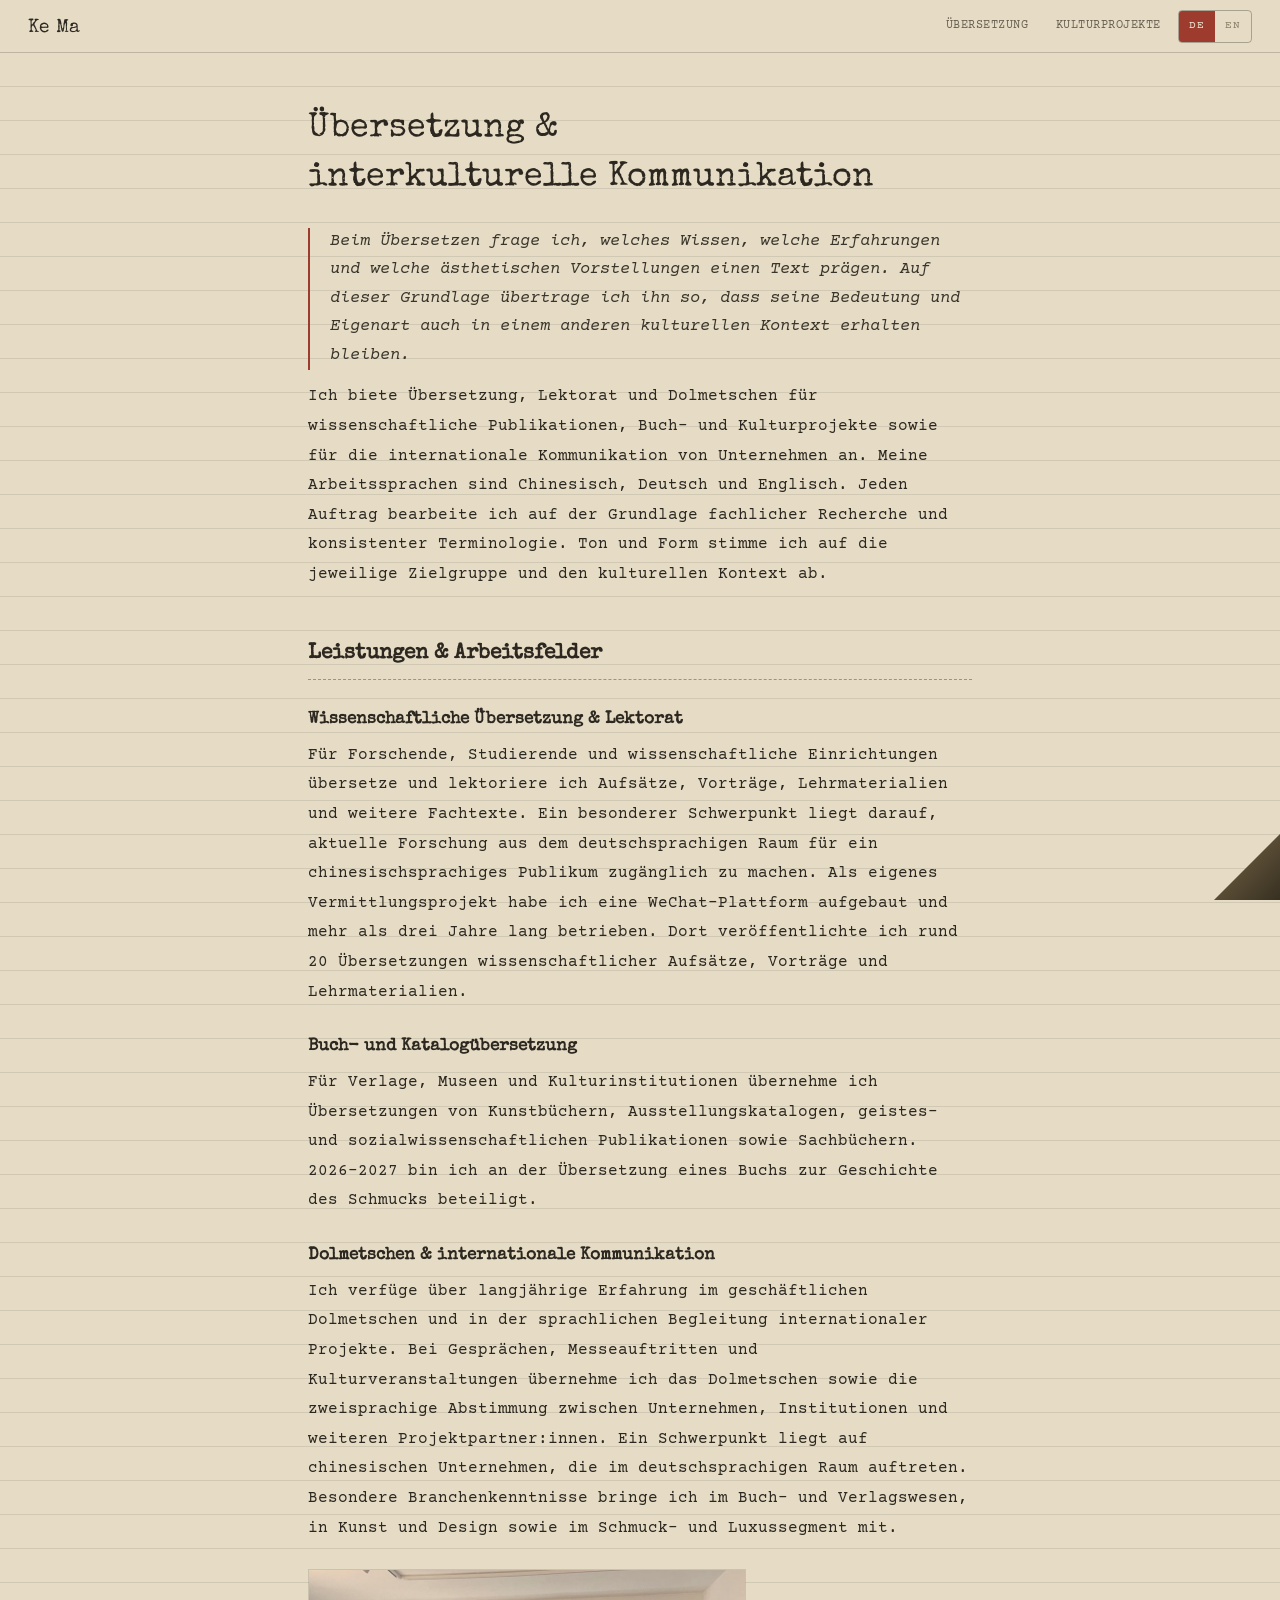
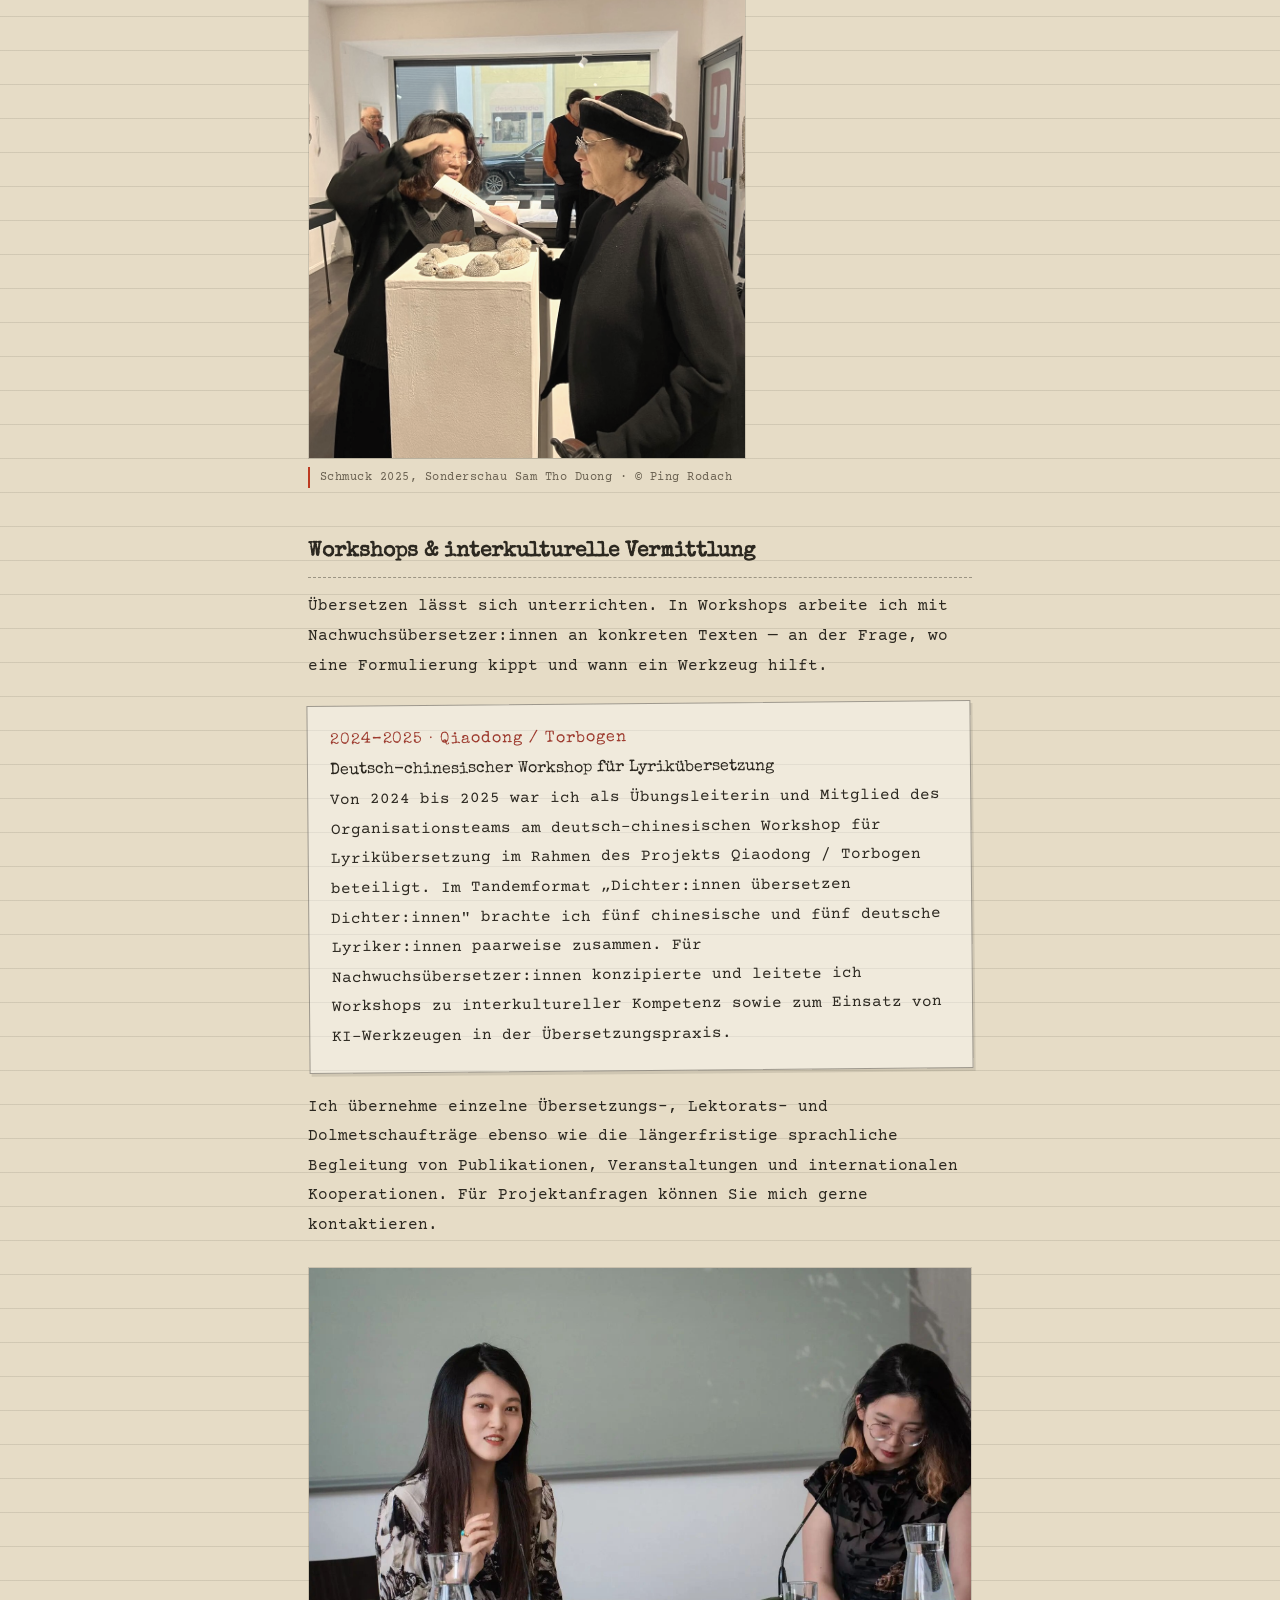
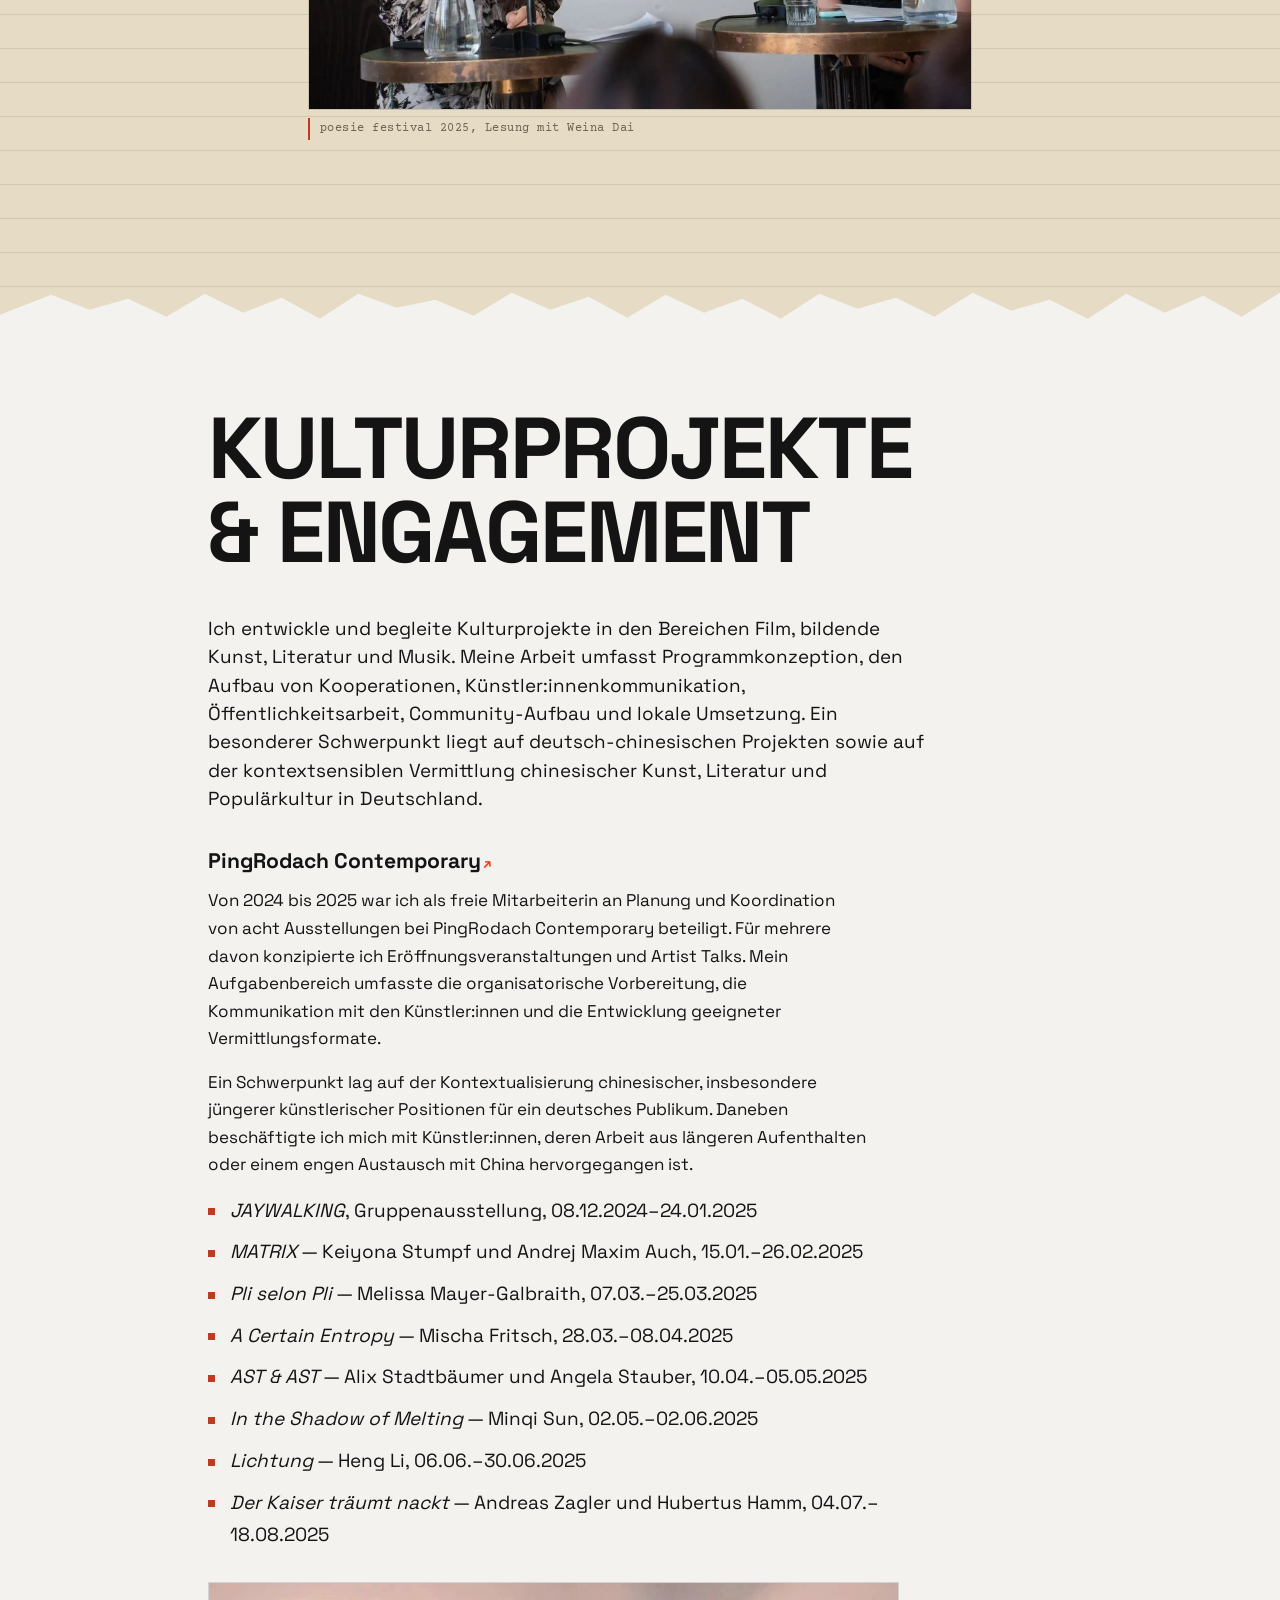
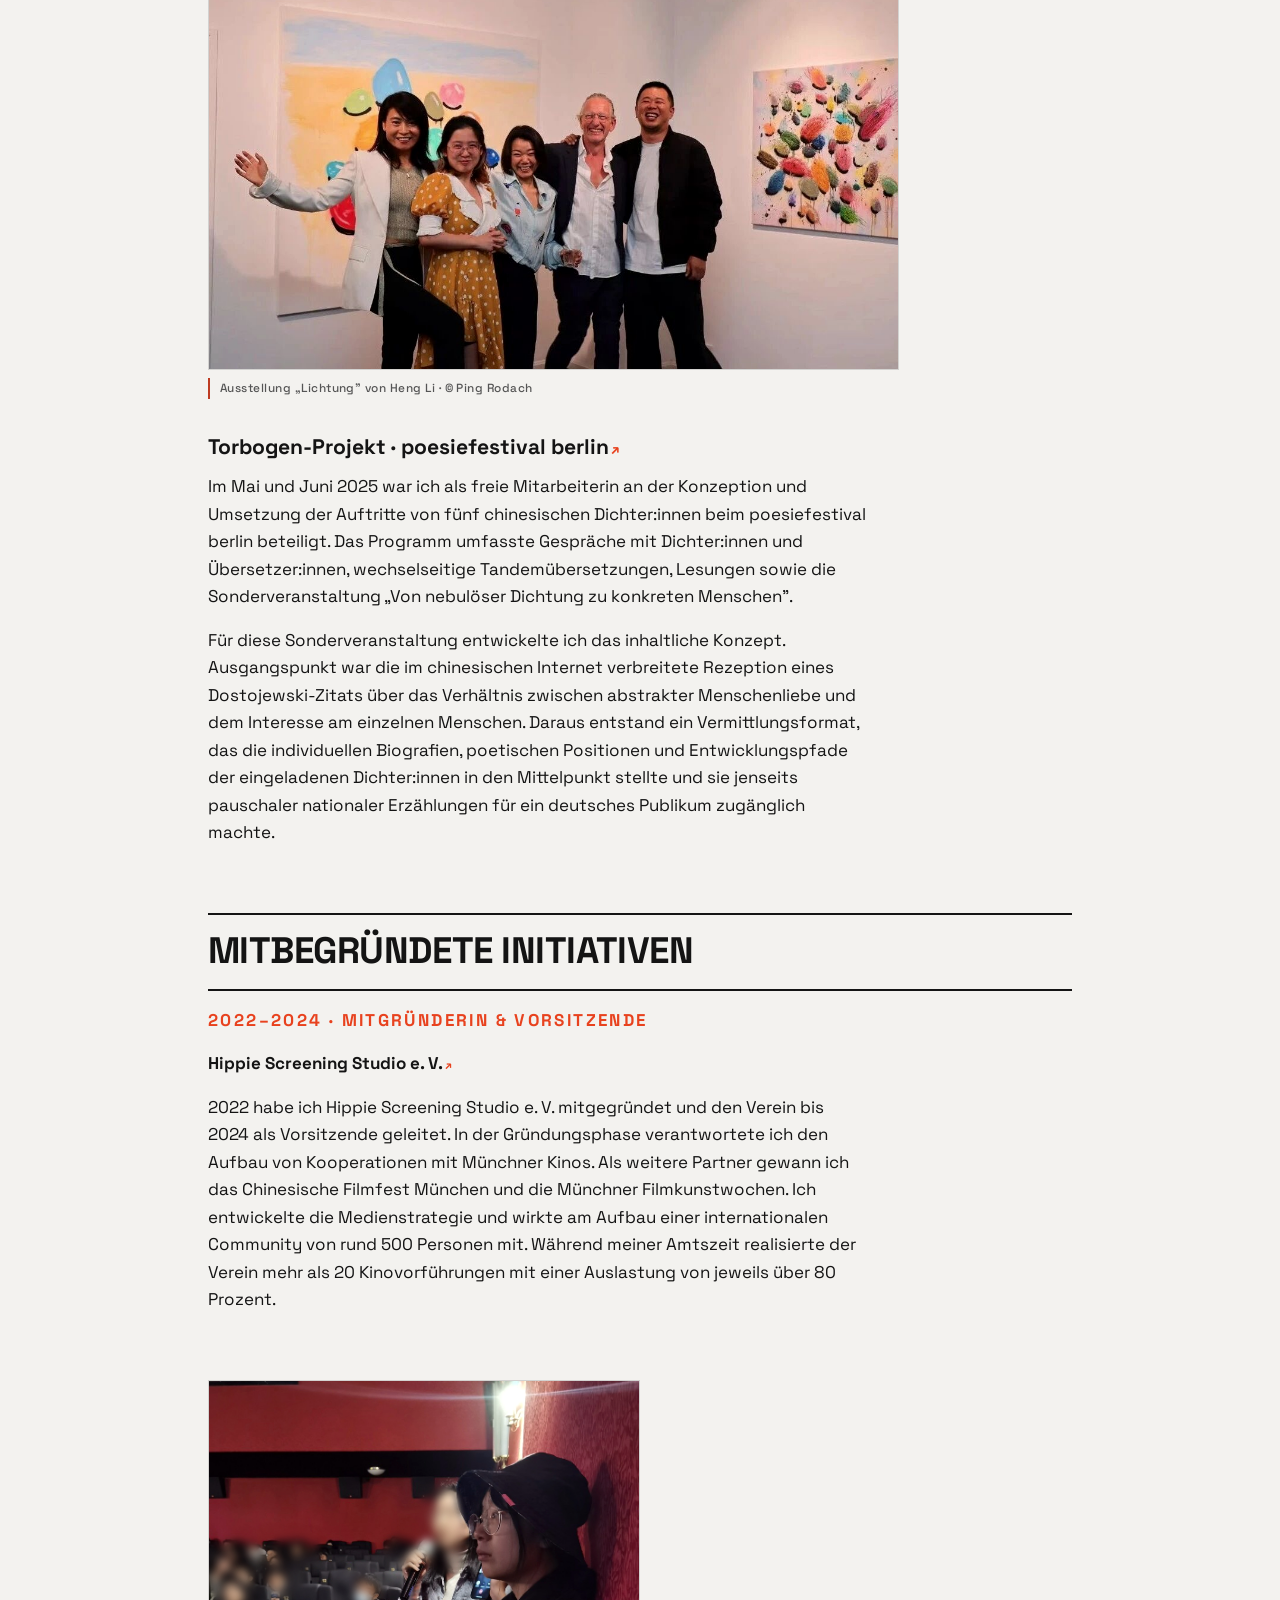
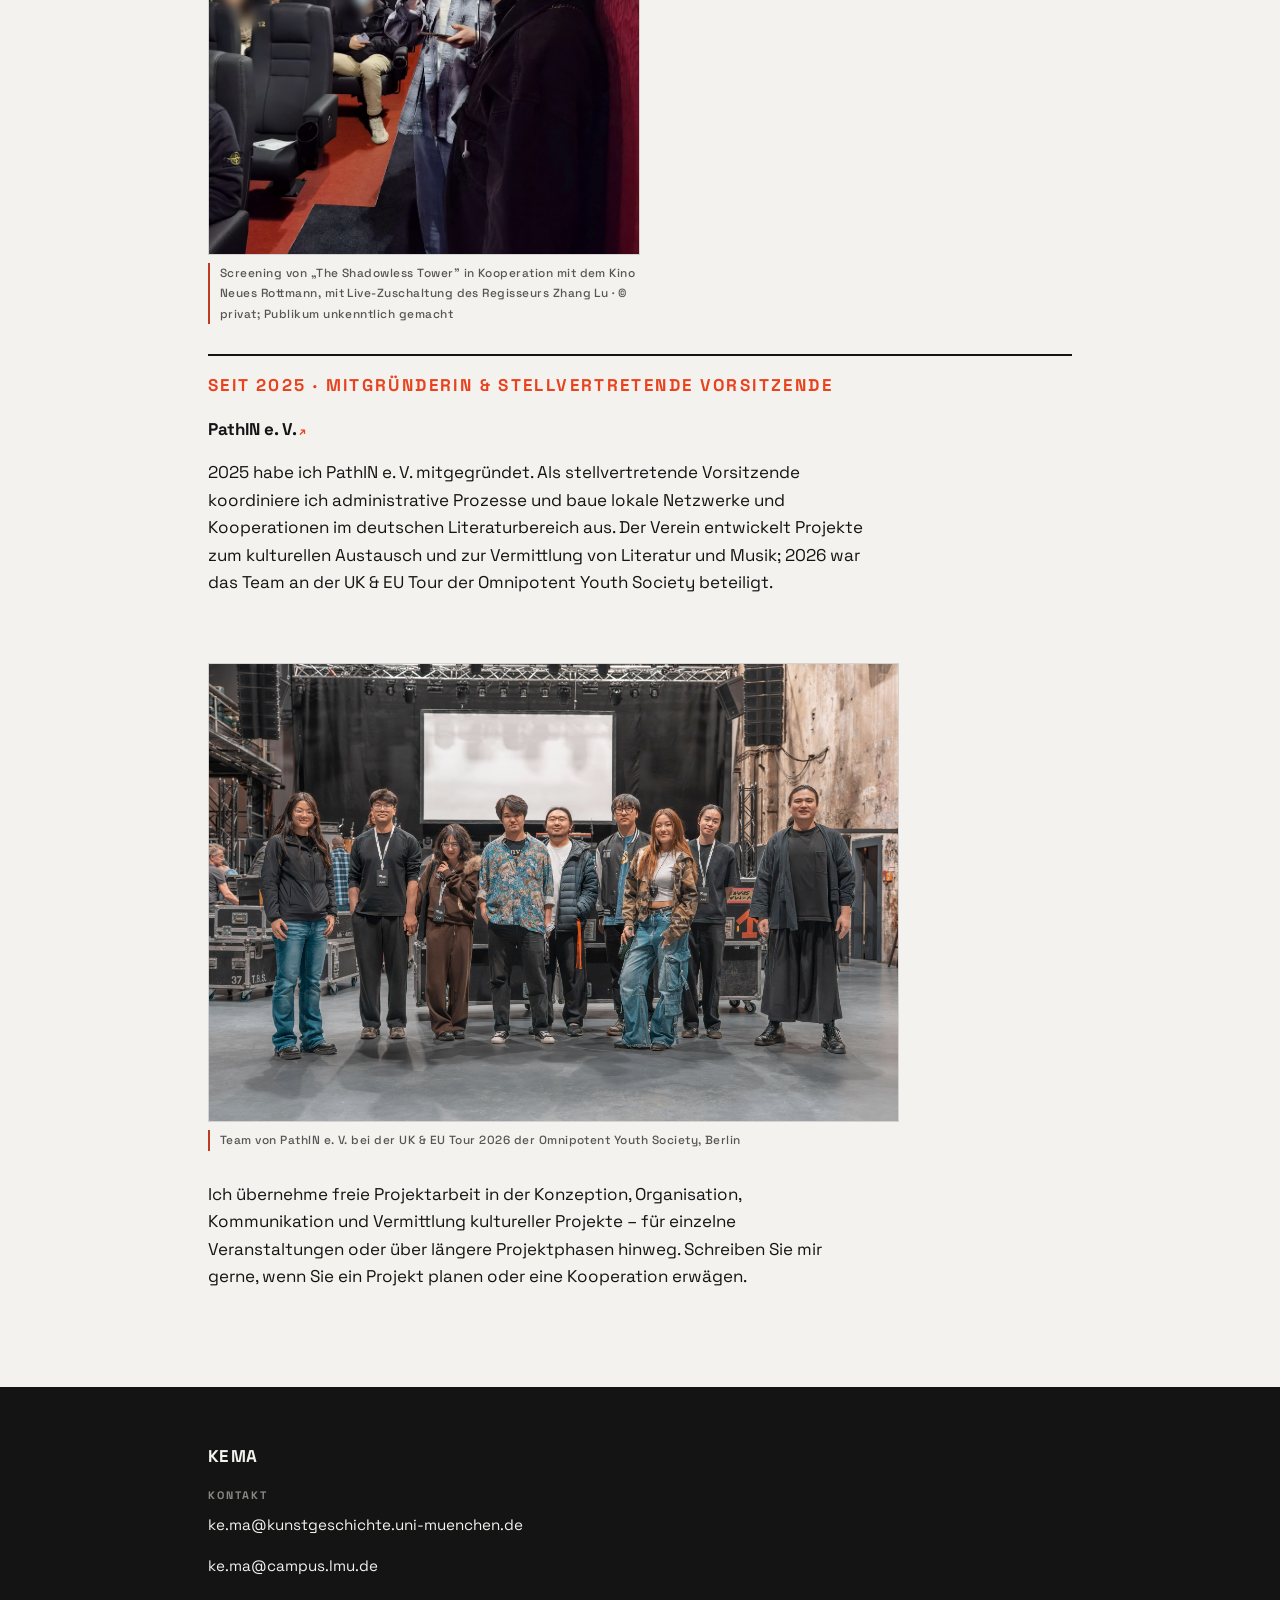
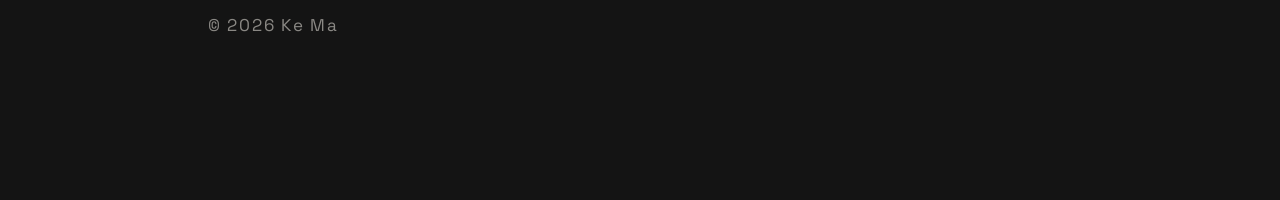
==== commit 8c04fae1: "Website-Überarbeitung: Textrevision, Ebenholz-Palette und Porträt - Text und Struktur beider Seiten " ====
--- a/kultur.html
+++ b/kultur.html
@@ -3,8 +3,8 @@
 <head>
 <meta charset="UTF-8">
 <meta name="viewport" content="width=device-width, initial-scale=1.0">
-<title>Übersetzung &amp; Kulturprojekte — Ke Ma</title>
-<meta name="description" content="Ke Ma — Übersetzung, interkulturelle Vermittlung, Kulturprojekte und Engagement zwischen China und Deutschland.">
+<title>Ke Ma — Übersetzung, Dolmetschen und Kulturprojekte</title>
+<meta name="description" content="Ke Ma — Kunsthistorikerin, Übersetzerin und Dolmetscherin. Deutsch–Chinesisch, für Kunst, Verlagswesen, Literatur und Kulturprojekte.">
 <script>
   (function(){
     try{
@@ -33,11 +33,6 @@
   <header class="site-head bhead">
     <div class="brand">
       <a class="brand__name" href="#top">Ke Ma</a>
-      <span class="brand__sep">|</span>
-      <span class="brand__role">
-        <span class="lang-de">Internationale Kulturarbeit</span>
-        <span class="lang-en">International Cultural Work</span>
-      </span>
     </div>
     <nav class="nav">
       <a href="#uebersetzung">
@@ -64,39 +59,44 @@
         </h2>
 
         <blockquote class="zone-quote">
-          <span class="lang-de">Übersetzung verstehe ich als eine Form interkultureller Verknüpfung: Sie schafft Beziehungen zwischen Wissen, Erfahrung und ästhetischen Vorstellungen unterschiedlicher Kulturräume.</span>
-          <span class="lang-en">I understand translation as a form of intercultural connection: it creates relationships between the knowledge, experience and aesthetic ideas of different cultural spheres.</span>
+          <span class="lang-de">Beim Übersetzen frage ich, welches Wissen, welche Erfahrungen und welche ästhetischen Vorstellungen einen Text prägen. Auf dieser Grundlage übertrage ich ihn so, dass seine Bedeutung und Eigenart auch in einem anderen kulturellen Kontext erhalten bleiben.</span>
+          <span class="lang-en">When translating, I ask what knowledge, what experience and what aesthetic ideas have shaped a text. On this basis I translate it in a way that preserves its meaning and distinctive character in another cultural context.</span>
         </blockquote>
 
+        <p>
+          <span class="lang-de">Ich biete Übersetzung, Lektorat und Dolmetschen für wissenschaftliche Publikationen, Buch- und Kulturprojekte sowie für die internationale Kommunikation von Unternehmen an. Meine Arbeitssprachen sind Chinesisch, Deutsch und Englisch. Jeden Auftrag bearbeite ich auf der Grundlage fachlicher Recherche und konsistenter Terminologie. Ton und Form stimme ich auf die jeweilige Zielgruppe und den kulturellen Kontext ab.</span>
+          <span class="lang-en">I offer translation, editing and interpreting for academic publications, book and cultural projects, and for the international communication of companies. My working languages are Chinese, German and English. I approach each commission on the basis of subject research and consistent terminology, and I adjust tone and form to the particular audience and cultural context.</span>
+        </p>
+
         <h3 class="zone-sub">
-          <span class="lang-de">Übersetzen, Dolmetschen und Textarbeit</span>
-          <span class="lang-en">Translation, Interpreting and Text Work</span>
+          <span class="lang-de">Leistungen &amp; Arbeitsfelder</span>
+          <span class="lang-en">Services &amp; Fields of Work</span>
         </h3>
 
         <h4 class="zone-h4">
-          <span class="lang-de">Wissenschaftliche Übersetzung</span>
-          <span class="lang-en">Academic translation</span>
+          <span class="lang-de">Wissenschaftliche Übersetzung &amp; Lektorat</span>
+          <span class="lang-en">Academic translation &amp; editing</span>
         </h4>
         <p>
-          <span class="lang-de">Ausgehend von meiner Forschung in Deutschland gilt mein besonderes Interesse der Frage, wie aktuelle Forschung aus dem deutschsprachigen Raum im chinesischsprachigen Kontext sichtbar werden kann. Zu diesem Zweck habe ich eine WeChat-Plattform aufgebaut und über mehr als drei Jahre betrieben. In diesem Rahmen habe ich rund 20 Übersetzungen von Aufsätzen, Vorträgen und Lehrveranstaltungen veröffentlicht. Zugleich unterstütze ich Studierende und junge Forscher:innen bei der Übersetzung wissenschaftlicher Texte sowie beim Proofreading.</span>
-          <span class="lang-en">Building on my research in Germany, I am particularly interested in how current scholarship from the German-speaking world can become visible in a Chinese-speaking context. To this end I built and ran a WeChat platform for more than three years, on which I published around 20 translations of essays, lectures and course materials. I also support students and early-career researchers with the translation and proofreading of academic texts.</span>
+          <span class="lang-de">Für Forschende, Studierende und wissenschaftliche Einrichtungen übersetze und lektoriere ich Aufsätze, Vorträge, Lehrmaterialien und weitere Fachtexte. Ein besonderer Schwerpunkt liegt darauf, aktuelle Forschung aus dem deutschsprachigen Raum für ein chinesischsprachiges Publikum zugänglich zu machen. Als eigenes Vermittlungsprojekt habe ich eine WeChat-Plattform aufgebaut und mehr als drei Jahre lang betrieben. Dort veröffentlichte ich rund 20 Übersetzungen wissenschaftlicher Aufsätze, Vorträge und Lehrmaterialien.</span>
+          <span class="lang-en">For researchers, students and academic institutions I translate and edit essays, lectures, teaching materials and other specialist texts. A particular focus lies on making current scholarship from the German-speaking world accessible to a Chinese-speaking readership. As a project of my own I built a WeChat platform and ran it for more than three years, publishing around twenty translations of academic essays, lectures and teaching materials there.</span>
         </p>
 
         <h4 class="zone-h4">
-          <span class="lang-de">Buchübersetzung</span><span class="lang-en">Book translation</span>
+          <span class="lang-de">Buch- und Katalogübersetzung</span><span class="lang-en">Book and catalogue translation</span>
         </h4>
         <p>
-          <span class="lang-de">Ich arbeite vor allem an Kunstbüchern und Ausstellungskatalogen, an geistes- und sozialwissenschaftlichen Publikationen sowie an populärwissenschaftlichen Buchprojekten. 2026–27 bin ich an der Übersetzung eines populärwissenschaftlichen Buchprojekts zur Geschichte historischen Schmucks beteiligt.</span>
-          <span class="lang-en">I work above all on art books and exhibition catalogues, on publications in the humanities and social sciences, and on popular non-fiction projects. In 2026–27 I am contributing to the translation of a popular non-fiction book on the history of historic jewellery.</span>
+          <span class="lang-de">Für Verlage, Museen und Kulturinstitutionen übernehme ich Übersetzungen von Kunstbüchern, Ausstellungskatalogen, geistes- und sozialwissenschaftlichen Publikationen sowie Sachbüchern. 2026–2027 bin ich an der Übersetzung eines Buchs zur Geschichte des Schmucks beteiligt.</span>
+          <span class="lang-en">For publishers, museums and cultural institutions I translate art books, exhibition catalogues, publications in the humanities and social sciences, and non-fiction books. In 2026–2027 I am contributing to the translation of a book on the history of jewellery.</span>
         </p>
 
         <h4 class="zone-h4">
-          <span class="lang-de">Dolmetschen &amp; kommerzielle Kommunikation</span>
-          <span class="lang-en">Interpreting &amp; commercial communication</span>
+          <span class="lang-de">Dolmetschen &amp; internationale Kommunikation</span>
+          <span class="lang-en">Interpreting &amp; international communication</span>
         </h4>
         <p>
-          <span class="lang-de">Darüber hinaus verfüge ich über langjährige Erfahrung im kommerziellen Dolmetschen und Übersetzen. Ich biete sprachliche Unterstützung und kommunikative Koordination für die Internationalisierung chinesischer Unternehmen, für Messeformate sowie für Kulturprojekte. Besonders vertraut bin ich mit den Bereichen Buch- und Verlagswesen, Kunst, Schmuck, Mode und Luxus.</span>
-          <span class="lang-en">I also have many years of experience in commercial interpreting and translation. I provide language support and communicative coordination for the internationalisation of Chinese companies, for trade-fair formats and for cultural projects. I am especially familiar with the fields of books and publishing, art, jewellery, fashion and luxury.</span>
+          <span class="lang-de">Ich verfüge über langjährige Erfahrung im geschäftlichen Dolmetschen und in der sprachlichen Begleitung internationaler Projekte. Bei Gesprächen, Messeauftritten und Kulturveranstaltungen übernehme ich das Dolmetschen sowie die zweisprachige Abstimmung zwischen Unternehmen, Institutionen und weiteren Projektpartner:innen. Ein Schwerpunkt liegt auf chinesischen Unternehmen, die im deutschsprachigen Raum auftreten. Besondere Branchenkenntnisse bringe ich im Buch- und Verlagswesen, in Kunst und Design sowie im Schmuck- und Luxussegment mit.</span>
+          <span class="lang-en">I have long-standing experience in business interpreting and in providing language support for international projects. At meetings, trade-fair appearances and cultural events I interpret and coordinate bilingual communication between companies, institutions and other project partners. A particular focus lies on Chinese companies operating in German-speaking countries. My sector knowledge lies above all in books and publishing, art and design, and the jewellery and luxury segment.</span>
         </p>
 
         <figure class="paper-fig paper-fig--two-thirds">
@@ -108,12 +108,12 @@
         </figure>
 
         <h3 class="zone-sub">
-          <span class="lang-de">Interkulturelle Vermittlung und Bildung</span>
-          <span class="lang-en">Intercultural Mediation and Education</span>
+          <span class="lang-de">Workshops &amp; interkulturelle Vermittlung</span>
+          <span class="lang-en">Workshops &amp; Intercultural Mediation</span>
         </h3>
         <p>
-          <span class="lang-de">Neben meiner Übersetzungsarbeit beschäftige ich mich auch mit dem didaktischen Potenzial von Übersetzung sowie mit ihrer Rolle in der kulturellen Vermittlung.</span>
-          <span class="lang-en">Alongside my translation work, I am also concerned with the didactic potential of translation and with its role in cultural mediation.</span>
+          <span class="lang-de">Übersetzen lässt sich unterrichten. In Workshops arbeite ich mit Nachwuchsübersetzer:innen an konkreten Texten — an der Frage, wo eine Formulierung kippt und wann ein Werkzeug hilft.</span>
+          <span class="lang-en">Translation can be taught. In workshops I work with emerging translators on concrete texts — on the question of where a phrasing tips over and when a tool helps.</span>
         </p>
 
         <div class="note">
@@ -123,14 +123,14 @@
             <span class="lang-en">German–Chinese workshop for poetry translation</span>
           </p>
           <p>
-            <span class="lang-de">2024–2025 war ich als Übungsleiterin und Mitglied des Organisationsteams am deutsch-chinesischen Workshop für Lyrikübersetzung beim Qiaodong/Torbogen-Projekt beteiligt. Im Rahmen eines „Dichter:innen übersetzen Dichter:innen"-Tandems habe ich fünf chinesische und fünf deutsche Lyriker:innen miteinander vernetzt und für Nachwuchsübersetzer:innen Workshops zu interkultureller Kompetenz sowie zum Einsatz von KI-Tools in der Übersetzungspraxis angeboten.</span>
-            <span class="lang-en">In 2024–2025 I was a workshop tutor and member of the organising team of the German–Chinese workshop for poetry translation within the Qiaodong / Torbogen project. Within a &ldquo;poets translate poets&rdquo; tandem, I connected five Chinese and five German poets and offered workshops for emerging translators on intercultural competence and on the use of AI tools in translation practice.</span>
-          </p>
-        </div>
-
-        <p>
-          <span class="lang-de">In meiner praktischen Arbeit sehe ich mich nicht nur als Übersetzerin, sondern in der Rolle einer kulturellen Vermittlerin: Durch Übersetzung, Interpretation und interkulturelle Strategieentwicklung helfe ich, dass Inhalte, Personen und Veranstaltungen in unterschiedlichen Kontexten präziser verstanden und besser angenommen werden.</span>
-          <span class="lang-en">In my practical work I see myself not only as a translator but in the role of a cultural mediator: through translation, interpretation and the development of intercultural strategies, I help content, people and events to be understood more precisely and received more readily across different contexts.</span>
+            <span class="lang-de">Von 2024 bis 2025 war ich als Übungsleiterin und Mitglied des Organisationsteams am deutsch-chinesischen Workshop für Lyrikübersetzung im Rahmen des Projekts Qiaodong / Torbogen beteiligt. Im Tandemformat „Dichter:innen übersetzen Dichter:innen" brachte ich fünf chinesische und fünf deutsche Lyriker:innen paarweise zusammen. Für Nachwuchsübersetzer:innen konzipierte und leitete ich Workshops zu interkultureller Kompetenz sowie zum Einsatz von KI-Werkzeugen in der Übersetzungspraxis.</span>
+            <span class="lang-en">From 2024 to 2025 I was a workshop tutor and member of the organising team of the German–Chinese workshop for poetry translation within the Qiaodong / Torbogen project. In the tandem format &ldquo;poets translate poets&rdquo; I brought five Chinese and five German poets together in pairs. For emerging translators I designed and led workshops on intercultural competence and on the use of AI tools in translation practice.</span>
+          </p>
+        </div>
+
+        <p>
+          <span class="lang-de">Ich übernehme einzelne Übersetzungs-, Lektorats- und Dolmetschaufträge ebenso wie die längerfristige sprachliche Begleitung von Publikationen, Veranstaltungen und internationalen Kooperationen. Für Projektanfragen können Sie mich gerne kontaktieren.</span>
+          <span class="lang-en">I take on individual translation, editing and interpreting commissions as well as longer-term language support for publications, events and international collaborations. I am glad to hear from you about projects and collaborations.</span>
         </p>
 
         <figure class="paper-fig paper-fig--plain">
@@ -151,104 +151,93 @@
           <span class="lang-en">Cultural Projects<br>&amp; Engagement</span>
         </h2>
 
+        <p class="mod-lead">
+          <span class="lang-de">Ich entwickle und begleite Kulturprojekte in den Bereichen Film, bildende Kunst, Literatur und Musik. Meine Arbeit umfasst Programmkonzeption, den Aufbau von Kooperationen, Künstler:innenkommunikation, Öffentlichkeitsarbeit, Community-Aufbau und lokale Umsetzung. Ein besonderer Schwerpunkt liegt auf deutsch-chinesischen Projekten sowie auf der kontextsensiblen Vermittlung chinesischer Kunst, Literatur und Populärkultur in Deutschland.</span>
+          <span class="lang-en">I develop and support cultural projects in film, visual art, literature and music. My work covers programme conception, building partnerships, communication with artists, public relations, community building and local implementation. A particular focus lies on German–Chinese projects and on the context-sensitive mediation of Chinese art, literature and popular culture in Germany.</span>
+        </p>
+
+        <h4 class="mod-h4"><a class="ext-link" href="https://pingrodach.com/" target="_blank" rel="noopener">PingRodach Contemporary</a></h4>
+        <p>
+          <span class="lang-de">Von 2024 bis 2025 war ich als freie Mitarbeiterin an Planung und Koordination von acht Ausstellungen bei PingRodach Contemporary beteiligt. Für mehrere davon konzipierte ich Eröffnungsveranstaltungen und Artist Talks. Mein Aufgabenbereich umfasste die organisatorische Vorbereitung, die Kommunikation mit den Künstler:innen und die Entwicklung geeigneter Vermittlungsformate.</span>
+          <span class="lang-en">From 2024 to 2025 I worked freelance on the planning and coordination of eight exhibitions at PingRodach Contemporary. For several of them I conceived opening events and artist talks. My remit covered organisational preparation, communication with the artists and the development of suitable formats of mediation.</span>
+        </p>
+        <p>
+          <span class="lang-de">Ein Schwerpunkt lag auf der Kontextualisierung chinesischer, insbesondere jüngerer künstlerischer Positionen für ein deutsches Publikum. Daneben beschäftigte ich mich mit Künstler:innen, deren Arbeit aus längeren Aufenthalten oder einem engen Austausch mit China hervorgegangen ist.</span>
+          <span class="lang-en">A particular focus lay on contextualising Chinese — and especially younger — artistic positions for a German audience. I also worked with artists whose practice grew out of longer stays in China or a close exchange with it.</span>
+        </p>
+
+        <ul class="list">
+          <li><span class="lang-de"><em>JAYWALKING</em>, Gruppenausstellung, 08.12.2024–24.01.2025</span><span class="lang-en"><em>JAYWALKING</em>, group exhibition, 08.12.2024–24.01.2025</span></li>
+          <li><span class="lang-de"><em>MATRIX</em> — Keiyona Stumpf und Andrej Maxim Auch, 15.01.–26.02.2025</span><span class="lang-en"><em>MATRIX</em> — Keiyona Stumpf and Andrej Maxim Auch, 15.01.–26.02.2025</span></li>
+          <li><span class="lang-de"><em>Pli selon Pli</em> — Melissa Mayer-Galbraith, 07.03.–25.03.2025</span><span class="lang-en"><em>Pli selon Pli</em> — Melissa Mayer-Galbraith, 07.03.–25.03.2025</span></li>
+          <li><span class="lang-de"><em>A Certain Entropy</em> — Mischa Fritsch, 28.03.–08.04.2025</span><span class="lang-en"><em>A Certain Entropy</em> — Mischa Fritsch, 28.03.–08.04.2025</span></li>
+          <li><span class="lang-de"><em>AST &amp; AST</em> — Alix Stadtbäumer und Angela Stauber, 10.04.–05.05.2025</span><span class="lang-en"><em>AST &amp; AST</em> — Alix Stadtbäumer and Angela Stauber, 10.04.–05.05.2025</span></li>
+          <li><span class="lang-de"><em>In the Shadow of Melting</em> — Minqi Sun, 02.05.–02.06.2025</span><span class="lang-en"><em>In the Shadow of Melting</em> — Minqi Sun, 02.05.–02.06.2025</span></li>
+          <li><span class="lang-de"><em>Lichtung</em> — Heng Li, 06.06.–30.06.2025</span><span class="lang-en"><em>Lichtung</em> — Heng Li, 06.06.–30.06.2025</span></li>
+          <li><span class="lang-de"><em>Der Kaiser träumt nackt</em> — Andreas Zagler und Hubertus Hamm, 04.07.–18.08.2025</span><span class="lang-en"><em>Der Kaiser träumt nackt</em> — Andreas Zagler and Hubertus Hamm, 04.07.–18.08.2025</span></li>
+        </ul>
+
+        <figure class="mod-fig mod-fig--four-fifths">
+          <img src="assets/img/pingrodach-lichtung-heng-li.jpg" alt="Ausstellung „Lichtung" von Heng Li">
+          <figcaption>
+            <span class="lang-de">Ausstellung „Lichtung" von Heng Li · © Ping Rodach</span>
+            <span class="lang-en">Exhibition &ldquo;Lichtung&rdquo; by Heng Li · © Ping Rodach</span>
+          </figcaption>
+        </figure>
+
+        <h4 class="mod-h4"><a class="ext-link" href="https://www.newsfilecorp.com/release/257281/The-Spotlight-on-Young-Chinese-Poets-at-the-26th-Berlin-Poetry-Festival" target="_blank" rel="noopener"><span class="lang-de">Torbogen-Projekt · poesiefestival berlin</span><span class="lang-en">Torbogen Project · poesiefestival berlin</span></a></h4>
+        <p>
+          <span class="lang-de">Im Mai und Juni 2025 war ich als freie Mitarbeiterin an der Konzeption und Umsetzung der Auftritte von fünf chinesischen Dichter:innen beim poesiefestival berlin beteiligt. Das Programm umfasste Gespräche mit Dichter:innen und Übersetzer:innen, wechselseitige Tandemübersetzungen, Lesungen sowie die Sonderveranstaltung „Von nebulöser Dichtung zu konkreten Menschen".</span>
+          <span class="lang-en">In May and June 2025 I worked freelance on the conception and realisation of the appearances of five Chinese poets at poesiefestival berlin. The programme comprised conversations with poets and translators, reciprocal tandem translations, readings, and the special event &ldquo;From Nebulous Poetry to Concrete People&rdquo;.</span>
+        </p>
+        <p>
+          <span class="lang-de">Für diese Sonderveranstaltung entwickelte ich das inhaltliche Konzept. Ausgangspunkt war die im chinesischen Internet verbreitete Rezeption eines Dostojewski-Zitats über das Verhältnis zwischen abstrakter Menschenliebe und dem Interesse am einzelnen Menschen. Daraus entstand ein Vermittlungsformat, das die individuellen Biografien, poetischen Positionen und Entwicklungspfade der eingeladenen Dichter:innen in den Mittelpunkt stellte und sie jenseits pauschaler nationaler Erzählungen für ein deutsches Publikum zugänglich machte.</span>
+          <span class="lang-en">For this special event I developed the content concept. Its starting point was the reception, widespread on the Chinese internet, of a remark by Dostoevsky on the relation between an abstract love of humanity and an interest in the individual person. From this grew a format that placed the individual biographies, poetic positions and developmental paths of the invited poets at its centre, making them accessible to a German audience beyond sweeping national narratives.</span>
+        </p>
+
         <h3 class="zone-sub">
           <span class="lang-de">Mitbegründete Initiativen</span>
           <span class="lang-en">Co-founded Initiatives</span>
         </h3>
-        <p class="mod-lead">
-          <span class="lang-de">In Studium und Forschung gilt mein Interesse nicht nur den unterschiedlichen Facetten der deutschen Kulturgeschichte, sondern auch der Sichtbarkeit chinesischer Traditionskunst und Populärkultur in Deutschland. Ich habe zwei gemeinnützige Initiativen im chinesisch-deutschen Kulturbereich mitbegründet und als Kernmitglied den gesamten Prozess von der konzeptionellen Entwicklung bis zur lokalen Umsetzung begleitet.</span>
-          <span class="lang-en">In my studies and research, my interest extends not only to the many facets of German cultural history but also to the visibility of Chinese traditional art and popular culture in Germany. I have co-founded two non-profit initiatives in the Chinese–German cultural field and, as a core member, accompanied the entire process from conceptual development to local implementation.</span>
-        </p>
 
         <div class="block">
-          <p class="block__tag">2022–2024 · <span class="lang-de">Mitgründerin</span><span class="lang-en">Co-founder</span></p>
+          <p class="block__tag"><span class="lang-de">2022–2024 · Mitgründerin &amp; Vorsitzende</span><span class="lang-en">2022–2024 · Co-founder &amp; Chairperson</span></p>
           <p class="block__title"><a class="ext-link" href="https://hss-munich.com/" target="_blank" rel="noopener">Hippie Screening Studio e. V.</a></p>
           <p>
-            <span class="lang-de">Seit 2022 bin ich Mitgründerin von Hippie Screening Studio und war von 2022 bis 2024 Vorsitzende. In der Gründungsphase leitete ich den Aufbau von Kooperationen mit Kinos; zudem konnten das Chinesische Filmfest München sowie die Münchner Filmkunstwochen als Partner gewonnen werden. Ich konzipierte die Medienstrategie, wirkte am Aufbau einer internationalen Community von rund 500 Personen mit und trug zu mehr als 20 Kinovorführungen mit einer Auslastung von jeweils über 80 % bei.</span>
-            <span class="lang-en">Since 2022 I have been a co-founder of Hippie Screening Studio, and from 2022 to 2024 I served as its chairperson. In the founding phase I led the building of partnerships with cinemas; the Chinese Film Festival Munich and the Munich Filmkunstwochen were won as partners. I devised the media strategy, helped build an international community of around 500 people, and contributed to more than 20 cinema screenings, each with an attendance of over 80%.</span>
+            <span class="lang-de">2022 habe ich Hippie Screening Studio e. V. mitgegründet und den Verein bis 2024 als Vorsitzende geleitet. In der Gründungsphase verantwortete ich den Aufbau von Kooperationen mit Münchner Kinos. Als weitere Partner gewann ich das Chinesische Filmfest München und die Münchner Filmkunstwochen. Ich entwickelte die Medienstrategie und wirkte am Aufbau einer internationalen Community von rund 500 Personen mit. Während meiner Amtszeit realisierte der Verein mehr als 20 Kinovorführungen mit einer Auslastung von jeweils über 80 Prozent.</span>
+            <span class="lang-en">In 2022 I co-founded Hippie Screening Studio e. V. and led the association as its chairperson until 2024. In the founding phase I was responsible for building partnerships with Munich cinemas. I won the Chinese Film Festival Munich and the Munich Filmkunstwochen as further partners. I developed the media strategy and helped build an international community of around 500 people. During my term the association realised more than 20 cinema screenings, each with an attendance of over 80 per cent.</span>
           </p>
         </div>
 
         <figure class="mod-fig mod-fig--small">
           <img src="assets/img/hippie-shadowless-tower.jpg" alt="Screening von „The Shadowless Tower" mit Live-Zuschaltung des Regisseurs Zhang Lu">
           <figcaption>
-            <span class="lang-de">Screening von „The Shadowless Tower" in Kooperation mit dem Neues Rottmann, mit Live-Zuschaltung des Regisseurs Zhang Lu. © privat, Publikum unkenntlich gemacht.</span>
-            <span class="lang-en">Screening of &ldquo;The Shadowless Tower&rdquo; in cooperation with Neues Rottmann, with a live video link to director Zhang Lu. © private, audience pixelated.</span>
+            <span class="lang-de">Screening von „The Shadowless Tower" in Kooperation mit dem Kino Neues Rottmann, mit Live-Zuschaltung des Regisseurs Zhang Lu · © privat; Publikum unkenntlich gemacht</span>
+            <span class="lang-en">Screening of &ldquo;The Shadowless Tower&rdquo; in cooperation with Kino Neues Rottmann, with a live video link to director Zhang Lu · © private; audience pixelated</span>
           </figcaption>
         </figure>
 
         <div class="block">
-          <p class="block__tag"><span class="lang-de">2025–heute · Administration</span><span class="lang-en">2025–present · Administration</span></p>
-          <p class="block__title"><a class="ext-link" href="https://pathin.eu/" target="_blank" rel="noopener">PathIN e.V.</a></p>
+          <p class="block__tag"><span class="lang-de">Seit 2025 · Mitgründerin &amp; stellvertretende Vorsitzende</span><span class="lang-en">Since 2025 · Co-founder &amp; Deputy Chairperson</span></p>
+          <p class="block__title"><a class="ext-link" href="https://pathin.eu/" target="_blank" rel="noopener">PathIN e. V.</a></p>
           <p>
-            <span class="lang-de">Seit 2025 bin ich Mitgründerin von PathIN e.V. und übernehme als stellvertretende Vorsitzende administrative Aufgaben sowie den Ausbau lokaler Netzwerke im Literaturbereich in Deutschland. Der Verein widmet sich dem kulturellen Austausch und der Vermittlung von Literatur und Musik.</span>
-            <span class="lang-en">Since 2025 I have been a co-founder of PathIN e.V., serving as deputy chairperson with responsibility for administrative tasks and for expanding local networks in the literary field in Germany. The association is dedicated to cultural exchange and to the mediation of literature and music.</span>
+            <span class="lang-de">2025 habe ich PathIN e. V. mitgegründet. Als stellvertretende Vorsitzende koordiniere ich administrative Prozesse und baue lokale Netzwerke und Kooperationen im deutschen Literaturbereich aus. Der Verein entwickelt Projekte zum kulturellen Austausch und zur Vermittlung von Literatur und Musik; 2026 war das Team an der UK &amp; EU Tour der Omnipotent Youth Society beteiligt.</span>
+            <span class="lang-en">In 2025 I co-founded PathIN e. V. As deputy chairperson I coordinate administrative processes and build up local networks and partnerships in the German literary field. The association develops projects for cultural exchange and for the mediation of literature and music; in 2026 the team was involved in the Omnipotent Youth Society UK &amp; EU Tour.</span>
           </p>
         </div>
 
         <figure class="mod-fig mod-fig--four-fifths">
-          <img src="assets/img/pathin.jpg" alt="PathIN e.V. Team in Omnipotent Youth Society 2026 UK &amp; EU Tour, Berlin">
-          <figcaption>PathIN e.V. Team in Omnipotent Youth Society 2026 UK &amp; EU Tour, Berlin</figcaption>
-        </figure>
-
-        <h3 class="zone-sub">
-          <span class="lang-de">Projekte und freie Mitarbeit</span>
-          <span class="lang-en">Projects and Freelance Collaboration</span>
-        </h3>
-
-        <h4 class="mod-h4"><a class="ext-link" href="https://pingrodach.com/" target="_blank" rel="noopener">PingRodach Contemporary</a></h4>
-        <p>
-          <span class="lang-de">Von 2024 bis 2025 war ich in freier Mitarbeit an der Vorbereitung und Durchführung mehrerer Ausstellungen bei PingRodach Contemporary beteiligt. Darüber hinaus konzipierte ich Eröffnungsveranstaltungen und Artist Talks für Künstler:innen wie Melissa Mayer-Galbraith, Alix Stadtbäumer, Angela Stauber, Minqi Sun und Heng Li. Im Zentrum stand die enge Zusammenarbeit und der kontinuierliche Austausch mit den Künstler:innen. Mein besonderes Interesse gilt der Rezeption chinesischer — insbesondere junger — Künstler:innen in Deutschland sowie der Entwicklung geeigneter Vermittlungsstrategien für ihre Arbeiten. Ebenso beschäftige ich mich mit Künstler:innen, die in China gearbeitet haben oder mit China in engem Austausch standen.</span>
-          <span class="lang-en">From 2024 to 2025 I worked freelance on the preparation and realisation of several exhibitions at PingRodach Contemporary. I also conceived opening events and artist talks for artists such as Melissa Mayer-Galbraith, Alix Stadtbäumer, Angela Stauber, Minqi Sun and Heng Li. At the centre stood close collaboration and continuous exchange with the artists. I am particularly interested in the reception of Chinese — and especially young — artists in Germany and in developing suitable strategies for mediating their work. I am equally concerned with artists who have worked in China or maintained a close exchange with it.</span>
-        </p>
-
-        <figure class="mod-fig mod-fig--four-fifths">
-          <img src="assets/img/pingrodach-lichtung-heng-li.jpg" alt="Ausstellung „Lichtung" von Heng Li">
-          <figcaption>
-            <span class="lang-de">Ausstellung „Lichtung" von Heng Li, © Ping Rodach</span>
-            <span class="lang-en">Exhibition &ldquo;Lichtung&rdquo; by Heng Li, © Ping Rodach</span>
-          </figcaption>
-        </figure>
-
-        <h4 class="mod-h4"><a class="ext-link" href="https://www.newsfilecorp.com/release/257281/The-Spotlight-on-Young-Chinese-Poets-at-the-26th-Berlin-Poetry-Festival" target="_blank" rel="noopener"><span class="lang-de">Torbogen-Projekt — Poesiefestival Berlin</span><span class="lang-en">Torbogen Project — Poetry Festival Berlin</span></a></h4>
-        <p>
-          <span class="lang-de">Im Mai und Juni 2025 war ich als freie Mitarbeiterin am Torbogen-Projekt beteiligt und wirkte an der Konzeption und Umsetzung der Auftritte von fünf chinesischen Dichter:innen beim Poesiefestival Berlin mit. Das Programm umfasste Dichter:innengespräche, Übersetzer:innengespräche, wechselseitige Tandem-Übersetzungen und Lesungen sowie die Sonderveranstaltung „Von nebulöser Dichtung zu konkreten Menschen". Meine konzeptionelle Idee ging von der im chinesischen Internet verbreiteten Bezugnahme auf Dostojewski aus — von den dort kursierenden Diskussionen und Missverständnissen um den Ausdruck „konkrete Menschen" (…the more I love mankind in general, the less I love people in particular). Dem stellte ich bewusst die Perspektive entgegen, sich auf konkrete, einzelne Menschen in ihrer jeweiligen Eigenart einzulassen. Ziel war es, jenseits pauschaler nationaler Erzählungen die Besonderheiten und Entwicklungspfade der einzelnen Dichter:innen für ein deutsches Publikum sichtbarer zu machen.</span>
-          <span class="lang-en">In May and June 2025 I worked freelance for the Torbogen project, contributing to the conception and realisation of the appearances of five Chinese poets at the Poetry Festival Berlin. The programme comprised conversations with poets and translators, reciprocal tandem translations and readings, as well as the special event &ldquo;From Nebulous Poetry to Concrete People&rdquo;. My conceptual idea took as its starting point the references to Dostoevsky widespread on the Chinese internet — the discussions and misunderstandings circulating there around the phrase &ldquo;concrete people&rdquo; (…the more I love mankind in general, the less I love people in particular). Against this I deliberately set the perspective of engaging with concrete, individual people in their particularity. The aim was to make the distinctiveness and developmental paths of the individual poets more visible to a German audience, beyond sweeping national narratives.</span>
-        </p>
-
-        <h3 class="zone-sub">
-          <span class="lang-de">Ehrenamt und soziale Verantwortung</span>
-          <span class="lang-en">Volunteering and Social Responsibility</span>
-        </h3>
-        <p class="mod-lead">
-          <span class="lang-de">Durch ehrenamtliches Engagement übernehme ich gesellschaftliche Verantwortung und gewinne zugleich Einblicke in unterschiedliche soziale Wirklichkeiten.</span>
-          <span class="lang-en">Through voluntary engagement I take on social responsibility and at the same time gain insight into different social realities.</span>
-        </p>
-
-        <div class="block">
-          <p class="block__tag">2022 · Liaison Officer</p>
-          <p class="block__title">706 Youth Community — München</p>
-          <p>
-            <span class="lang-de">2022 war ich als Liaison Officer für die 706 Youth Community tätig, baute die Münchner Abteilung mit auf und unterstützte den Community-Aufbau. Ich organisierte mehrere Workshops und Podiumsdiskussionen zu Themen wie Integration von Migrant:innen, Antidiskriminierung und dem Einsatz von KI in der Kreativindustrie und in künstlerischen Produktionsprozessen.</span>
-            <span class="lang-en">In 2022 I worked as a liaison officer for the 706 Youth Community, helping to build up its Munich chapter and supporting community development. I organised several workshops and panel discussions on topics such as the integration of migrants, anti-discrimination, and the use of AI in the creative industries and in artistic production processes.</span>
-          </p>
-        </div>
-        <div class="block">
-          <p class="block__tag">2024 · <span class="lang-de">Freiwillige</span><span class="lang-en">Volunteer</span></p>
-          <p class="block__title">Alternativni kulturni centar Gnezdo — Kruševac</p>
-          <p>
-            <span class="lang-de">2024 war ich für zweieinhalb Wochen als Freiwillige im Alternativni kulturni centar Gnezdo in Kruševac, Serbien, tätig. Ich wirkte an der Entwicklung von Social-Media-Strategien mit und erhielt Einblicke in Programme aus den Bereichen Musik und kulturelle Bildung für Kinder. Mein Erfahrungsbericht und meine Recherchen zur gemeinnützigen Kulturarbeit vor Ort wurden auf chinesischsprachigen Plattformen veröffentlicht und fanden dort Aufmerksamkeit.</span>
-            <span class="lang-en">In 2024 I spent two and a half weeks as a volunteer at the Alternativni kulturni centar Gnezdo in Kruševac, Serbia. I contributed to the development of social-media strategies and gained insight into programmes in music and cultural education for children. My field report and my research on non-profit cultural work on the ground were published on Chinese-language platforms and attracted attention there.</span>
-          </p>
-        </div>
-        <div class="block">
-          <p class="block__tag"><span class="lang-de">Jährlich · Ehrenamt</span><span class="lang-en">Annual · Volunteer</span></p>
-          <p class="block__title">DOK.fest München</p>
-          <p>
-            <span class="lang-de">Aus meinem Interesse am Dokumentarfilm heraus engagiere ich mich jedes Jahr ehrenamtlich beim DOK.fest München.</span>
-            <span class="lang-en">Out of my interest in documentary film, I volunteer each year at DOK.fest Munich.</span>
-          </p>
-        </div>
+          <img src="assets/img/pathin.jpg" alt="PathIN e. V. Team bei der UK & EU Tour 2026 der Omnipotent Youth Society, Berlin">
+          <figcaption>
+            <span class="lang-de">Team von PathIN e. V. bei der UK &amp; EU Tour 2026 der Omnipotent Youth Society, Berlin</span>
+            <span class="lang-en">PathIN e. V. team at the Omnipotent Youth Society UK &amp; EU Tour 2026, Berlin</span>
+          </figcaption>
+        </figure>
+
+        <p>
+          <span class="lang-de">Ich übernehme freie Projektarbeit in der Konzeption, Organisation, Kommunikation und Vermittlung kultureller Projekte – für einzelne Veranstaltungen oder über längere Projektphasen hinweg. Schreiben Sie mir gerne, wenn Sie ein Projekt planen oder eine Kooperation erwägen.</span>
+          <span class="lang-en">I take on freelance project work in the conception, organisation, communication and mediation of cultural projects — for individual events or across longer project phases. Do write to me if you are planning a project or considering a collaboration.</span>
+        </p>
       </div>
 
       <footer class="b-foot">
@@ -256,9 +245,8 @@
           <p class="b-foot__name">Ke Ma</p>
           <div class="b-foot__col">
             <h5><span class="lang-de">Kontakt</span><span class="lang-en">Contact</span></h5>
-            <p><a href="mailto:ke.me@kunstgeschichte.uni-muenchen.de">ke.me@kunstgeschichte.uni-muenchen.de</a> <span class="lang-de">(wissenschaftlich)</span><span class="lang-en">(academic)</span></p>
-            <p><a href="mailto:vacancy.we.can.see.it@gmail.com">vacancy.we.can.see.it@gmail.com</a> <span class="lang-de">(privat)</span><span class="lang-en">(private)</span></p>
-            <p>Tel: <a href="tel:+4915259012601">(+49) 152 5901 2601</a></p>
+            <p><a href="mailto:ke.ma@kunstgeschichte.uni-muenchen.de">ke.ma@kunstgeschichte.uni-muenchen.de</a></p>
+            <p><a href="mailto:ke.ma@campus.lmu.de">ke.ma@campus.lmu.de</a></p>
           </div>
           <p class="b-foot__note">© 2026 Ke Ma</p>
         </div>
--- a/assets/css/style.css
+++ b/assets/css/style.css
@@ -12,24 +12,24 @@
 
 /* ---- Globale Variablen ---------------------------------- */
 :root {
-  --bg-a: #1e1712;            /* A-Welt Hintergrund */
+  --bg-a: #141210;            /* A-Welt Hintergrund (Ebenholz) */
   --bg-b: #f3f1ea;            /* B-Welt Hintergrund */
   --turn: 1.05s;              /* Dauer des Umblätterns */
 }
 
-/* ---- A-Welt: Forschung / Kunstkammer -------------------- */
+/* ---- A-Welt: Forschung / Kunstkammer (Ebenholz & Elfenbein) ---- */
 html.welt-a {
-  --bg:        #1e1712;
-  --bg-soft:   #271e16;
-  --panel:     #2a2017;
-  --ink:       #ece0c8;
-  --ink-soft:  #c3b083;
-  --ink-faint: #8a7a5c;
-  --accent:    #c9a44d;
-  --accent-2:  #e3cd8e;
-  --line:      rgba(201,164,77,.26);
-  --line-soft: rgba(201,164,77,.13);
-  --curl-face: #ab9f86;   /* Papier-Rückseite einer Buchseite */
+  --bg:        #141210;
+  --bg-soft:   #1b1815;
+  --panel:     #1f1c18;
+  --ink:       #ece1c9;
+  --ink-soft:  #b6a887;
+  --ink-faint: #85795c;
+  --accent:    #c7a662;
+  --accent-2:  #dbc088;
+  --line:      rgba(199,166,98,.24);
+  --line-soft: rgba(199,166,98,.12);
+  --curl-face: #a89c82;   /* Papier-Rückseite einer Buchseite */
   --serif-display: "Playfair Display", Georgia, serif;
   --serif-body:    "Source Serif 4", Georgia, serif;
   --sans:          "Inter", system-ui, sans-serif;
@@ -185,7 +185,40 @@
 /* =========================================================
    Hero
    ========================================================= */
-.hero { padding-block: 64px 46px; }
+.hero {
+  padding-block: 64px 46px;
+  display: grid;
+  grid-template-columns: minmax(0, 1fr) auto;
+  gap: 48px;
+  align-items: center;
+}
+.hero__text { min-width: 0; }
+.hero__portrait {
+  width: 240px;
+  aspect-ratio: 1 / 1;
+  overflow: hidden;
+  border-radius: 50%;
+  margin: 0;
+  background: var(--bg-soft);
+}
+.hero__portrait img {
+  width: 100%;
+  height: 100%;
+  object-fit: cover;
+  object-position: center 30%;
+  display: block;
+}
+@media (max-width: 760px) {
+  .hero {
+    grid-template-columns: 1fr;
+    gap: 28px;
+    justify-items: start;
+  }
+  .hero__portrait {
+    width: min(180px, 50%);
+    margin: 8px 0 0;
+  }
+}
 .hero__tag {
   margin-top: 20px;
   max-width: 600px;
